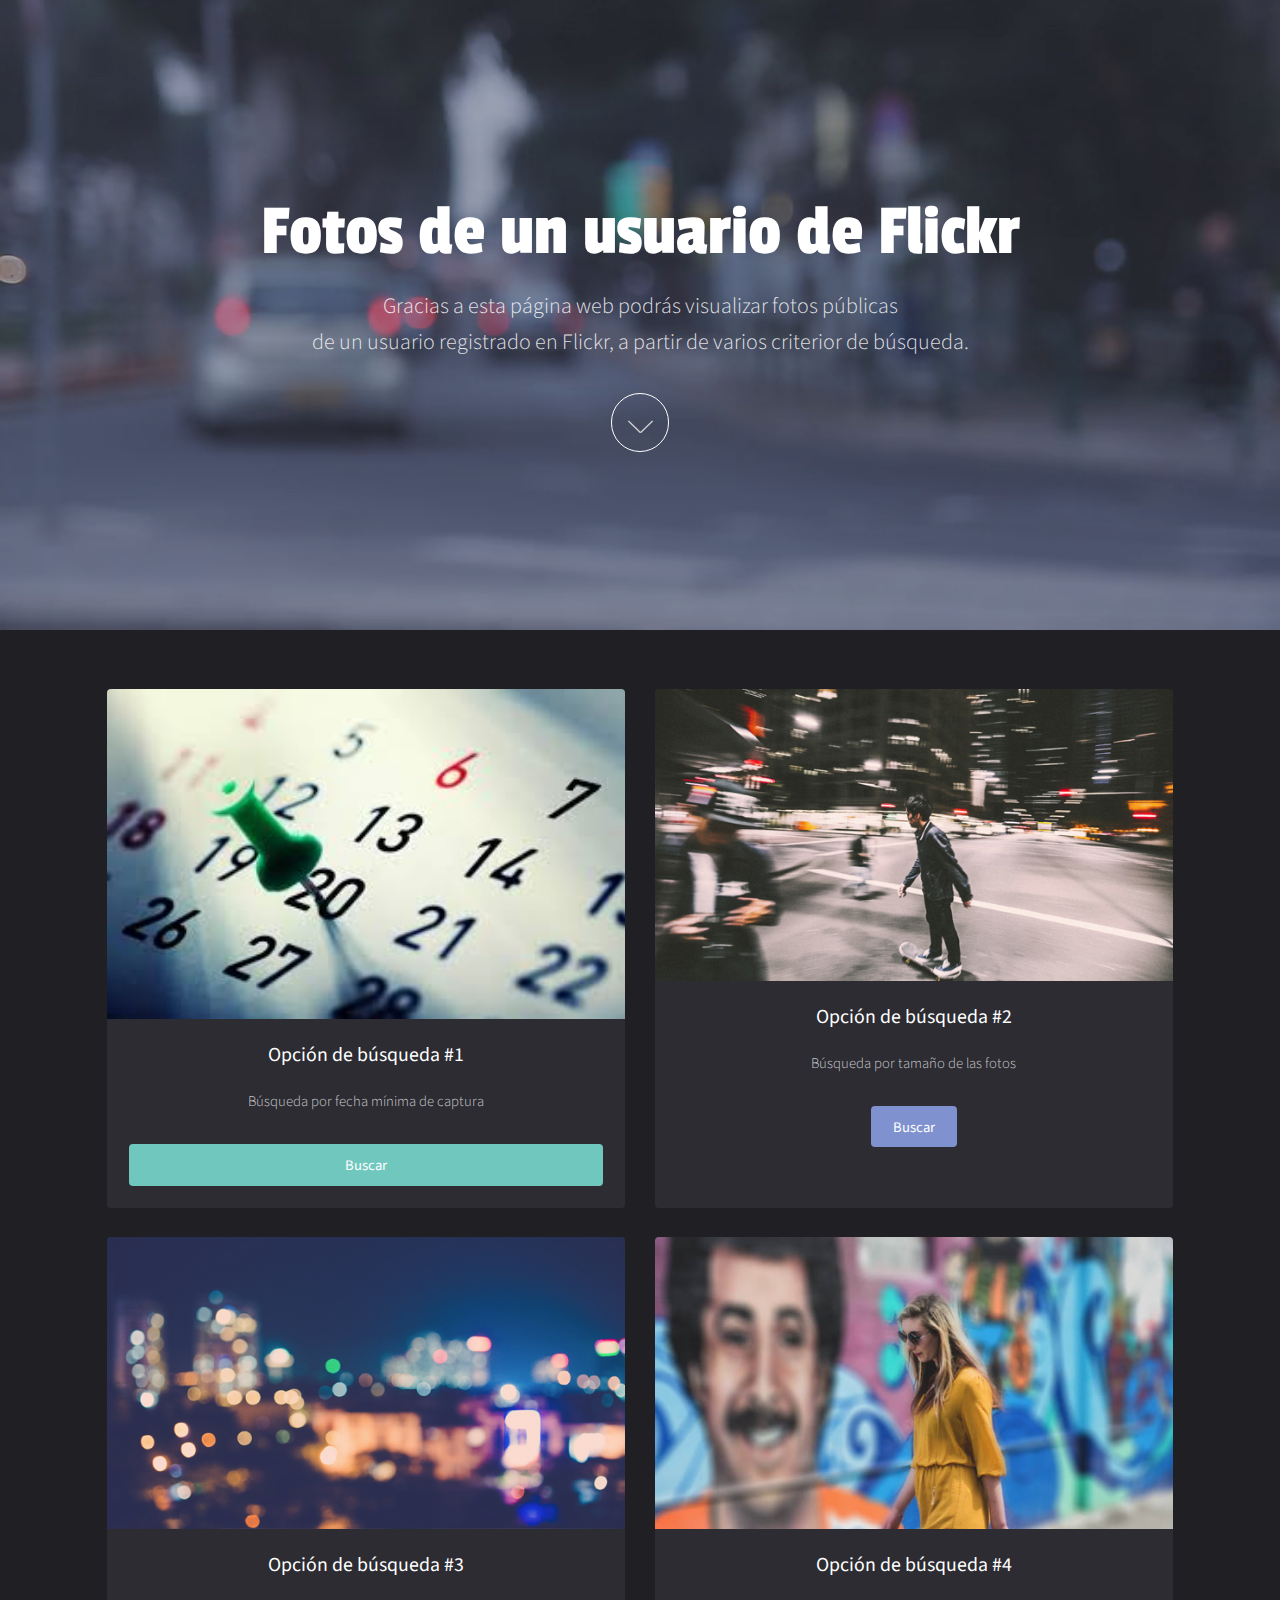
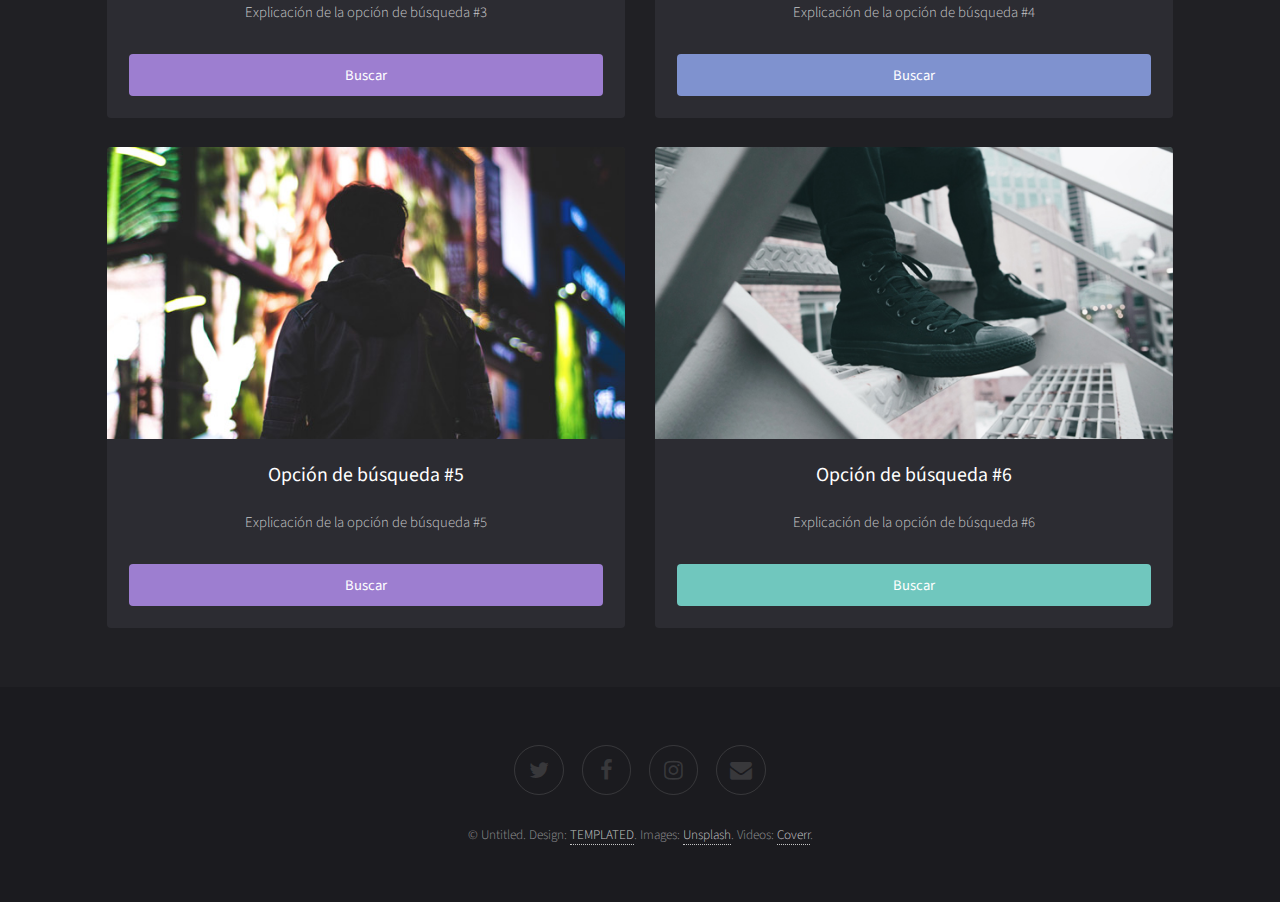
==== Practica2SD/public_html/index.html @ c44a3fb6 "Base de la practica 2" ====
<!DOCTYPE HTML>
<!--
	Full Motion by TEMPLATED
	templated.co @templatedco
	Released for free under the Creative Commons Attribution 3.0 license (templated.co/license)
-->
<html>
    <head>
            <title>Práctica 2 SSDD</title>
            <meta charset="utf-8" />
            <meta name="viewport" content="width=device-width, initial-scale=1" />
            <link rel="stylesheet" href="assets/css/main.css" />
    </head>
    <body id="top">
        <!-- Banner -->
        <section id="banner" data-video="images/video">
            <div class="inner">
                    <header>
                            <h1>Fotos de un usuario de Flickr</h1>
                            <p>Gracias a esta página web podrás visualizar fotos públicas<br />
                            de un usuario registrado en Flickr, a partir de varios criterior de búsqueda.</p>
                    </header>
                    <a href="#main" class="more">Más</a>
            </div>
        </section>
        
        <!-- Main -->     
        <div id="main">
            <div class="inner">
                
            <!-- Boxes -->
                <div class="thumbnails">

                    <div class="box">
                            <a href="https://youtu.be/s6zR2T9vn2c" class="image fit"><img src="images/fecha.jpe" alt="" /></a>
                            <div class="inner">
                                    <h3>Opción de búsqueda #1</h3>
                                    <p>Búsqueda por fecha mínima de captura</p>
                                    <a href="resultado.html" class="button fit">Buscar</a>
                            </div>
                    </div>

                    <div class="box">
                            <a href="https://youtu.be/s6zR2T9vn2c" class="image fit"><img src="images/pic02.jpg" alt="" /></a>
                            <div class="inner">
                                    <h3>Opción de búsqueda #2</h3>
                                    <p>Búsqueda por tamaño de las fotos</p>
                                    <a href="tamañoFotos.html" class="button style2">Buscar</a>
                            </div>
                    </div>

                    <div class="box">
                            <a href="https://youtu.be/s6zR2T9vn2c" class="image fit"><img src="images/pic03.jpg" alt="" /></a>
                            <div class="inner">
                                    <h3>Opción de búsqueda #3</h3>
                                    <p>Explicación de la opción de búsqueda #3</p>
                                    <a href="https://youtu.be/s6zR2T9vn2c" class="button style3 fit" data-poptrox="youtube,800x400">Buscar</a>
                            </div>
                    </div>

                    <div class="box">
                            <a href="https://youtu.be/s6zR2T9vn2c" class="image fit"><img src="images/pic04.jpg" alt="" /></a>
                            <div class="inner">
                                    <h3>Opción de búsqueda #4</h3>
                                    <p>Explicación de la opción de búsqueda #4</p>
                                    <a href="https://youtu.be/s6zR2T9vn2c" class="button style2 fit" data-poptrox="youtube,800x400">Buscar</a>
                            </div>
                    </div>

                    <div class="box">
                            <a href="https://youtu.be/s6zR2T9vn2c" class="image fit"><img src="images/pic05.jpg" alt="" /></a>
                            <div class="inner">
                                    <h3>Opción de búsqueda #5</h3>
                                    <p>Explicación de la opción de búsqueda #5</p>
                                    <a href="https://youtu.be/s6zR2T9vn2c" class="button style3 fit" data-poptrox="youtube,800x400">Buscar</a>
                            </div>
                    </div>

                    <div class="box">
                            <a href="https://youtu.be/s6zR2T9vn2c" class="image fit"><img src="images/pic06.jpg" alt="" /></a>
                            <div class="inner">
                                    <h3>Opción de búsqueda #6</h3>
                                    <p>Explicación de la opción de búsqueda #6</p>
                                    <a href="https://youtu.be/s6zR2T9vn2c" class="button fit" data-poptrox="youtube,800x400">Buscar</a>
                            </div>
                    </div>
                    
                </div>
            </div>
        </div>

        <!-- Footer -->
            <footer id="footer">
                <div class="inner">
                <!--<h2>Etiam veroeros lorem</h2>
                    <p>Pellentesque eleifend malesuada efficitur. Curabitur volutpat dui mi, ac imperdiet dolor tincidunt nec. Ut erat lectus, dictum sit amet lectus a, aliquet rutrum mauris. Etiam nec lectus hendrerit, consectetur risus viverra, iaculis orci. Phasellus eu nibh ut mi luctus auctor. Donec sit amet dolor in diam feugiat venenatis. </p>
                    -->
                    <ul class="icons">
                            <li><a href="https://twitter.com/urjc" class="icon fa-twitter"><span class="label">Twitter</span></a></li>
                            <li><a href="https://www.facebook.com/universidadreyjuancarlos" class="icon fa-facebook"><span class="label">Facebook</span></a></li>
                            <li><a href="https://www.instagram.com/urjc_uni/" class="icon fa-instagram"><span class="label">Instagram</span></a></li>
                            <li><a href="https://www.urjc.es/intranet-urjc" class="icon fa-envelope"><span class="label">Email</span></a></li>
                    </ul>
                    <p class="copyright">&copy; Untitled. Design: <a href="https://templated.co">TEMPLATED</a>. Images: <a href="https://unsplash.com/">Unsplash</a>. Videos: <a href="http://coverr.co/">Coverr</a>.</p>
                </div>
            </footer>

        <!-- Scripts -->
                <script src="assets/js/jquery.min.js"></script>
                <script src="assets/js/jquery.scrolly.min.js"></script>
                <script src="assets/js/jquery.poptrox.min.js"></script>
                <script src="assets/js/skel.min.js"></script>
                <script src="assets/js/util.js"></script>
                <script src="assets/js/main.js"></script>

    </body>
</html>
---- Practica2SD/public_html/assets/css/main.css ----
@charset "UTF-8";
@import url(font-awesome.min.css);
@import url("https://fonts.googleapis.com/css?family=Source+Sans+Pro:300,400|Passion+One:400");

/*
	Full Motion by TEMPLATED
	templated.co @templatedco
	Released for free under the Creative Commons Attribution 3.0 license (templated.co/license)
*/

/* Reset */

	html, body, div, span, applet, object, iframe, h1, h2, h3, h4, h5, h6, p, blockquote, pre, a, abbr, acronym, address, big, cite, code, del, dfn, em, img, ins, kbd, q, s, samp, small, strike, strong, sub, sup, tt, var, b, u, i, center, dl, dt, dd, ol, ul, li, fieldset, form, label, legend, table, caption, tbody, tfoot, thead, tr, th, td, article, aside, canvas, details, embed, figure, figcaption, footer, header, hgroup, menu, nav, output, ruby, section, summary, time, mark, audio, video {
		margin: 0;
		padding: 0;
		border: 0;
		font-size: 100%;
		font: inherit;
		vertical-align: baseline;
	}

	article, aside, details, figcaption, figure, footer, header, hgroup, menu, nav, section {
		display: block;
	}

	body {
		line-height: 1;
	}

	ol, ul {
		list-style: none;
	}

	blockquote, q {
		quotes: none;
	}

	blockquote:before, blockquote:after, q:before, q:after {
		content: '';
		content: none;
	}

	table {
		border-collapse: collapse;
		border-spacing: 0;
	}

	body {
		-webkit-text-size-adjust: none;
	}

/* Box Model */

	*, *:before, *:after {
		-moz-box-sizing: border-box;
		-webkit-box-sizing: border-box;
		box-sizing: border-box;
	}

/* Basic */

	@-ms-viewport {
		width: device-width;
	}

	body {
		-ms-overflow-style: scrollbar;
	}

	@media screen and (max-width: 480px) {

		html, body {
			min-width: 320px;
		}

	}

	body {
		background: #202024;
	}

		body.is-loading *, body.is-loading *:before, body.is-loading *:after {
			-moz-animation: none !important;
			-webkit-animation: none !important;
			-ms-animation: none !important;
			animation: none !important;
			-moz-transition: none !important;
			-webkit-transition: none !important;
			-ms-transition: none !important;
			transition: none !important;
		}

/* Type */

	body, input, select, textarea {
		color: rgba(255, 255, 255, 0.75);
		font-family: "Source Sans Pro", sans-serif;
		font-size: 14pt;
		font-weight: 300;
		line-height: 1.65;
	}

		@media screen and (max-width: 1680px) {

			body, input, select, textarea {
				font-size: 11pt;
			}

		}

		@media screen and (max-width: 1280px) {

			body, input, select, textarea {
				font-size: 11pt;
			}

		}

		@media screen and (max-width: 980px) {

			body, input, select, textarea {
				font-size: 12pt;
			}

		}

		@media screen and (max-width: 736px) {

			body, input, select, textarea {
				font-size: 12pt;
			}

		}

		@media screen and (max-width: 480px) {

			body, input, select, textarea {
				font-size: 12pt;
			}

		}

	a {
		-moz-transition: background-color 0.2s ease-in-out, color 0.2s ease-in-out;
		-webkit-transition: background-color 0.2s ease-in-out, color 0.2s ease-in-out;
		-ms-transition: background-color 0.2s ease-in-out, color 0.2s ease-in-out;
		transition: background-color 0.2s ease-in-out, color 0.2s ease-in-out;
		color: rgba(255, 255, 255, 0.75);
		text-decoration: none;
		border-bottom: 1px dotted;
		outline: 0;
	}

		a:hover {
			color: #FFF;
			border: none;
		}

	strong, b {
		color: #fff;
		font-weight: 400;
	}

	em, i {
		font-style: italic;
	}

	p {
		margin: 0 0 2em 0;
	}

	h1, h2, h3, h4, h5, h6 {
		color: #fff;
		font-weight: 400;
		line-height: 1.5;
		margin: 0 0 1em 0;
	}

		h1 a, h2 a, h3 a, h4 a, h5 a, h6 a {
			color: inherit;
			text-decoration: none;
		}

	h2 {
		font-size: 1.75em;
	}

	h3 {
		font-size: 1.35em;
	}

	h4 {
		font-size: 1.1em;
	}

	h5 {
		font-size: 0.9em;
	}

	h6 {
		font-size: 0.7em;
	}

	sub {
		font-size: 0.8em;
		position: relative;
		top: 0.5em;
	}

	sup {
		font-size: 0.8em;
		position: relative;
		top: -0.5em;
	}

	blockquote {
		border-left: solid 4px rgba(144, 144, 144, 0.25);
		font-style: italic;
		margin: 0 0 2em 0;
		padding: 0.5em 0 0.5em 2em;
	}

	code {
		background: rgba(144, 144, 144, 0.075);
		border-radius: 4px;
		border: solid 1px rgba(144, 144, 144, 0.25);
		font-family: "Courier New", monospace;
		font-size: 0.9em;
		margin: 0 0.25em;
		padding: 0.25em 0.65em;
	}

	pre {
		-webkit-overflow-scrolling: touch;
		font-family: "Courier New", monospace;
		font-size: 0.9em;
		margin: 0 0 2em 0;
	}

		pre code {
			display: block;
			line-height: 1.75;
			padding: 1em 1.5em;
			overflow-x: auto;
		}

	hr {
		border: 0;
		border-bottom: solid 1px rgba(144, 144, 144, 0.25);
		margin: 2em 0;
	}

		hr.major {
			margin: 3em 0;
		}

	.align-left {
		text-align: left;
	}

	.align-center {
		text-align: center;
	}

	.align-right {
		text-align: right;
	}

/* Section/Article */

	section.special, article.special {
		text-align: center;
	}

	header p {
		color: rgba(255, 255, 255, 0.5);
		position: relative;
		margin: 0 0 1.5em 0;
	}

	header h2 + p {
		font-size: 1.25em;
		margin-top: -1em;
	}

	header h3 + p {
		font-size: 1.1em;
		margin-top: -0.8em;
	}

	header h4 + p,
	header h5 + p,
	header h6 + p {
		font-size: 0.9em;
		margin-top: -0.6em;
	}

/* Box */

	.thumbnails {
		display: -moz-flex;
		display: -webkit-flex;
		display: -ms-flex;
		display: flex;
		-moz-align-items: stretch;
		-webkit-align-items: stretch;
		-ms-align-items: stretch;
		align-items: stretch;
		-moz-justify-content: center;
		-webkit-justify-content: center;
		-ms-justify-content: center;
		justify-content: center;
		-moz-flex-wrap: wrap;
		-webkit-flex-wrap: wrap;
		-ms-flex-wrap: wrap;
		flex-wrap: wrap;
	}

		.thumbnails .box {
			margin: 0 1em 2em 1em;
			width: 30%;
		}

			@media screen and (max-width: 1280px) {

				.thumbnails .box {
					width: 45%;
				}

			}

			@media screen and (max-width: 736px) {

				.thumbnails .box {
					width: 100%;
				}

			}

/* Form */

	form {
		margin: 0 0 2em 0;
	}

	label {
		color: #fff;
		display: block;
		font-size: 0.9em;
		font-weight: 400;
		margin: 0 0 1em 0;
	}

	input[type="text"],
	input[type="password"],
	input[type="email"],
	input[type="tel"],
	select,
	textarea {
		-moz-appearance: none;
		-webkit-appearance: none;
		-ms-appearance: none;
		appearance: none;
		background: rgba(144, 144, 144, 0.075);
		border-radius: 4px;
		border: none;
		border: solid 1px rgba(144, 144, 144, 0.25);
		color: inherit;
		display: block;
		outline: 0;
		padding: 0 1em;
		text-decoration: none;
		width: 100%;
	}

		input[type="text"]:invalid,
		input[type="password"]:invalid,
		input[type="email"]:invalid,
		input[type="tel"]:invalid,
		select:invalid,
		textarea:invalid {
			box-shadow: none;
		}

		input[type="text"]:focus,
		input[type="password"]:focus,
		input[type="email"]:focus,
		input[type="tel"]:focus,
		select:focus,
		textarea:focus {
			border-color: #ff8686;
			box-shadow: 0 0 0 1px #ff8686;
		}

	.select-wrapper {
		text-decoration: none;
		display: block;
		position: relative;
	}

		.select-wrapper:before {
			content: "";
			-moz-osx-font-smoothing: grayscale;
			-webkit-font-smoothing: antialiased;
			font-family: FontAwesome;
			font-style: normal;
			font-weight: normal;
			text-transform: none !important;
		}

		.select-wrapper:before {
			color: rgba(144, 144, 144, 0.25);
			display: block;
			height: 2.75em;
			line-height: 2.75em;
			pointer-events: none;
			position: absolute;
			right: 0;
			text-align: center;
			top: 0;
			width: 2.75em;
		}

		.select-wrapper select::-ms-expand {
			display: none;
		}

	input[type="text"],
	input[type="password"],
	input[type="email"],
	select {
		height: 2.75em;
	}

	textarea {
		padding: 0.75em 1em;
	}

	input[type="checkbox"],
	input[type="radio"] {
		-moz-appearance: none;
		-webkit-appearance: none;
		-ms-appearance: none;
		appearance: none;
		display: block;
		float: left;
		margin-right: -2em;
		opacity: 0;
		width: 1em;
		z-index: -1;
	}

		input[type="checkbox"] + label,
		input[type="radio"] + label {
			text-decoration: none;
			color: rgba(255, 255, 255, 0.75);
			cursor: pointer;
			display: inline-block;
			font-size: 1em;
			font-weight: 300;
			padding-left: 2.4em;
			padding-right: 0.75em;
			position: relative;
		}

			input[type="checkbox"] + label:before,
			input[type="radio"] + label:before {
				-moz-osx-font-smoothing: grayscale;
				-webkit-font-smoothing: antialiased;
				font-family: FontAwesome;
				font-style: normal;
				font-weight: normal;
				text-transform: none !important;
			}

			input[type="checkbox"] + label:before,
			input[type="radio"] + label:before {
				background: rgba(144, 144, 144, 0.075);
				border-radius: 4px;
				border: solid 1px rgba(144, 144, 144, 0.25);
				content: '';
				display: inline-block;
				height: 1.65em;
				left: 0;
				line-height: 1.58125em;
				position: absolute;
				text-align: center;
				top: 0;
				width: 1.65em;
			}

		input[type="checkbox"]:checked + label:before,
		input[type="radio"]:checked + label:before {
			background: #ff8686;
			border-color: #ff8686;
			color: #ffffff;
			content: '\f00c';
		}

		input[type="checkbox"]:focus + label:before,
		input[type="radio"]:focus + label:before {
			border-color: #ff8686;
			box-shadow: 0 0 0 1px #ff8686;
		}

	input[type="checkbox"] + label:before {
		border-radius: 4px;
	}

	input[type="radio"] + label:before {
		border-radius: 100%;
	}

	::-webkit-input-placeholder {
		color: rgba(255, 255, 255, 0.5) !important;
		opacity: 1.0;
	}

	:-moz-placeholder {
		color: rgba(255, 255, 255, 0.5) !important;
		opacity: 1.0;
	}

	::-moz-placeholder {
		color: rgba(255, 255, 255, 0.5) !important;
		opacity: 1.0;
	}

	:-ms-input-placeholder {
		color: rgba(255, 255, 255, 0.5) !important;
		opacity: 1.0;
	}

	.formerize-placeholder {
		color: rgba(255, 255, 255, 0.5) !important;
		opacity: 1.0;
	}

/* Box */

	.box {
		border-radius: 4px;
		margin-bottom: 2em;
		background: #2c2c32;
		text-align: center;
	}

		.box > :last-child,
		.box > :last-child > :last-child,
		.box > :last-child > :last-child > :last-child {
			margin-bottom: 0;
		}

		.box .image.fit {
			margin: 0;
		}

		.box .image img {
			border-radius: 4px 4px 0 0;
		}

		.box .inner {
			padding: 1.5em;
			width: 100% !important;
		}

			@media screen and (max-width: 480px) {

				.box .inner {
					padding: 1em;
				}

			}

		.box.alt {
			border: 0;
			border-radius: 0;
			padding: 0;
		}

/* Icon */

	.icon {
		text-decoration: none;
		border-bottom: none;
		position: relative;
	}

		.icon:before {
			-moz-osx-font-smoothing: grayscale;
			-webkit-font-smoothing: antialiased;
			font-family: FontAwesome;
			font-style: normal;
			font-weight: normal;
			text-transform: none !important;
		}

		.icon > .label {
			display: none;
		}

/* Image */

	.image {
		border-radius: 4px;
		border: 0;
		display: inline-block;
		position: relative;
	}

		.image img {
			border-radius: 4px;
			display: block;
		}

		.image.left, .image.right {
			max-width: 40%;
		}

			.image.left img, .image.right img {
				width: 100%;
			}

		.image.left {
			float: left;
			padding: 0 1.5em 1em 0;
			top: 0.25em;
		}

		.image.right {
			float: right;
			padding: 0 0 1em 1.5em;
			top: 0.25em;
		}

		.image.fit {
			display: block;
			margin: 0 0 2em 0;
			width: 100%;
		}

			.image.fit img {
				width: 100%;
			}

		.image.main {
			display: block;
			margin: 0 0 3em 0;
			width: 100%;
		}

			.image.main img {
				width: 100%;
			}

/* List */

	ol {
		list-style: decimal;
		margin: 0 0 2em 0;
		padding-left: 1.25em;
	}

		ol li {
			padding-left: 0.25em;
		}

	ul {
		list-style: disc;
		margin: 0 0 2em 0;
		padding-left: 1em;
	}

		ul li {
			padding-left: 0.5em;
		}

		ul.alt {
			list-style: none;
			padding-left: 0;
		}

			ul.alt li {
				border-top: solid 1px rgba(144, 144, 144, 0.25);
				padding: 0.5em 0;
			}

				ul.alt li:first-child {
					border-top: 0;
					padding-top: 0;
				}

		ul.icons {
			cursor: default;
			list-style: none;
			padding-left: 0;
		}

			ul.icons li {
				display: inline-block;
				text-align: center;
				padding-left: 0;
				padding-right: 1em;
			}

				ul.icons li a {
					display: block;
					border-radius: 100%;
					margin: 0;
					padding: 0.5em;
					border: solid 1px rgba(144, 144, 144, 0.25);
					color: rgba(144, 144, 144, 0.25);
				}

					ul.icons li a:before {
						font-size: 1.5em;
						display: block;
						width: 1.5em;
						height: 1.5em;
						line-height: 1.5em;
					}

					ul.icons li a:hover {
						background-color: #202024;
						color: #FFF;
					}

				ul.icons li:last-child {
					padding-right: 0;
				}

		ul.actions {
			cursor: default;
			list-style: none;
			padding-left: 0;
		}

			ul.actions li {
				display: inline-block;
				padding: 0 1em 0 0;
				vertical-align: middle;
			}

				ul.actions li:last-child {
					padding-right: 0;
				}

			ul.actions.small li {
				padding: 0 0.5em 0 0;
			}

			ul.actions.vertical li {
				display: block;
				padding: 1em 0 0 0;
			}

				ul.actions.vertical li:first-child {
					padding-top: 0;
				}

				ul.actions.vertical li > * {
					margin-bottom: 0;
				}

			ul.actions.vertical.small li {
				padding: 0.5em 0 0 0;
			}

				ul.actions.vertical.small li:first-child {
					padding-top: 0;
				}

			ul.actions.fit {
				display: table;
				margin-left: -1em;
				padding: 0;
				table-layout: fixed;
				width: calc(100% + 1em);
			}

				ul.actions.fit li {
					display: table-cell;
					padding: 0 0 0 1em;
				}

					ul.actions.fit li > * {
						margin-bottom: 0;
					}

				ul.actions.fit.small {
					margin-left: -0.5em;
					width: calc(100% + 0.5em);
				}

					ul.actions.fit.small li {
						padding: 0 0 0 0.5em;
					}

			@media screen and (max-width: 480px) {

				ul.actions {
					margin: 0 0 2em 0;
				}

					ul.actions li {
						padding: 1em 0 0 0;
						display: block;
						text-align: center;
						width: 100%;
					}

						ul.actions li:first-child {
							padding-top: 0;
						}

						ul.actions li > * {
							width: 100%;
							margin: 0 !important;
						}

							ul.actions li > *.icon:before {
								margin-left: -2em;
							}

					ul.actions.small li {
						padding: 0.5em 0 0 0;
					}

						ul.actions.small li:first-child {
							padding-top: 0;
						}

			}

	dl {
		margin: 0 0 2em 0;
	}

		dl dt {
			display: block;
			font-weight: 400;
			margin: 0 0 1em 0;
		}

		dl dd {
			margin-left: 2em;
		}

/* Table */

	.table-wrapper {
		-webkit-overflow-scrolling: touch;
		overflow-x: auto;
	}

	table {
		margin: 0 0 2em 0;
		width: 100%;
	}

		table tbody tr {
			border: solid 1px rgba(144, 144, 144, 0.25);
			border-left: 0;
			border-right: 0;
		}

			table tbody tr:nth-child(2n + 1) {
				background-color: rgba(144, 144, 144, 0.075);
			}

		table td {
			padding: 0.75em 0.75em;
		}

		table th {
			color: #fff;
			font-size: 0.9em;
			font-weight: 400;
			padding: 0 0.75em 0.75em 0.75em;
			text-align: left;
		}

		table thead {
			border-bottom: solid 2px rgba(144, 144, 144, 0.25);
		}

		table tfoot {
			border-top: solid 2px rgba(144, 144, 144, 0.25);
		}

		table.alt {
			border-collapse: separate;
		}

			table.alt tbody tr td {
				border: solid 1px rgba(144, 144, 144, 0.25);
				border-left-width: 0;
				border-top-width: 0;
			}

				table.alt tbody tr td:first-child {
					border-left-width: 1px;
				}

			table.alt tbody tr:first-child td {
				border-top-width: 1px;
			}

			table.alt thead {
				border-bottom: 0;
			}

			table.alt tfoot {
				border-top: 0;
			}

/* Button */

	input[type="submit"],
	input[type="reset"],
	input[type="button"],
	button,
	.button {
		-moz-appearance: none;
		-webkit-appearance: none;
		-ms-appearance: none;
		appearance: none;
		-moz-transition: background-color 0.2s ease-in-out, color 0.2s ease-in-out;
		-webkit-transition: background-color 0.2s ease-in-out, color 0.2s ease-in-out;
		-ms-transition: background-color 0.2s ease-in-out, color 0.2s ease-in-out;
		transition: background-color 0.2s ease-in-out, color 0.2s ease-in-out;
		background-color: #70c7be;
		border-radius: 4px;
		border: 0;
		color: #ffffff !important;
		cursor: pointer;
		display: inline-block;
		font-weight: 400;
		height: 2.85em;
		line-height: 2.95em;
		padding: 0 1.5em;
		text-align: center;
		text-decoration: none;
		white-space: nowrap;
	}

		input[type="submit"]:hover,
		input[type="reset"]:hover,
		input[type="button"]:hover,
		button:hover,
		.button:hover {
			background-color: #82cec6;
		}

		input[type="submit"]:active,
		input[type="reset"]:active,
		input[type="button"]:active,
		button:active,
		.button:active {
			background-color: #5ec0b6;
		}

		input[type="submit"].icon,
		input[type="reset"].icon,
		input[type="button"].icon,
		button.icon,
		.button.icon {
			padding-left: 1.35em;
		}

			input[type="submit"].icon:before,
			input[type="reset"].icon:before,
			input[type="button"].icon:before,
			button.icon:before,
			.button.icon:before {
				margin-right: 0.5em;
			}

		input[type="submit"].fit,
		input[type="reset"].fit,
		input[type="button"].fit,
		button.fit,
		.button.fit {
			display: block;
			margin: 0 0 1em 0;
			width: 100%;
		}

		input[type="submit"].small,
		input[type="reset"].small,
		input[type="button"].small,
		button.small,
		.button.small {
			font-size: 0.8em;
		}

		input[type="submit"].big,
		input[type="reset"].big,
		input[type="button"].big,
		button.big,
		.button.big {
			font-size: 1.35em;
		}

		input[type="submit"].disabled, input[type="submit"]:disabled,
		input[type="reset"].disabled,
		input[type="reset"]:disabled,
		input[type="button"].disabled,
		input[type="button"]:disabled,
		button.disabled,
		button:disabled,
		.button.disabled,
		.button:disabled {
			background-color: rgba(255, 255, 255, 0.75) !important;
			box-shadow: inset 0 -0.15em 0 0 rgba(0, 0, 0, 0.15);
			color: #202024 !important;
			cursor: default;
			opacity: 0.25;
		}

		input[type="submit"].style2,
		input[type="reset"].style2,
		input[type="button"].style2,
		button.style2,
		.button.style2 {
			background-color: #7f92cf;
		}

			input[type="submit"].style2:hover,
			input[type="reset"].style2:hover,
			input[type="button"].style2:hover,
			button.style2:hover,
			.button.style2:hover {
				background-color: #92a2d6;
			}

			input[type="submit"].style2:active,
			input[type="reset"].style2:active,
			input[type="button"].style2:active,
			button.style2:active,
			.button.style2:active {
				background-color: #6c82c8;
			}

		input[type="submit"].style3,
		input[type="reset"].style3,
		input[type="button"].style3,
		button.style3,
		.button.style3 {
			background-color: #9d7ed0;
		}

			input[type="submit"].style3:hover,
			input[type="reset"].style3:hover,
			input[type="button"].style3:hover,
			button.style3:hover,
			.button.style3:hover {
				background-color: #ab91d7;
			}

			input[type="submit"].style3:active,
			input[type="reset"].style3:active,
			input[type="button"].style3:active,
			button.style3:active,
			.button.style3:active {
				background-color: #8f6bc9;
			}

		@media screen and (max-width: 480px) {

			input[type="submit"],
			input[type="reset"],
			input[type="button"],
			button,
			.button {
				padding: 0;
			}

		}

/* Poptrox */

	.poptrox-popup {
		-moz-box-sizing: content-box;
		-webkit-box-sizing: content-box;
		-ms-box-sizing: content-box;
		box-sizing: content-box;
		background: #000;
		box-shadow: 0 0.5em 3em 0 rgba(0, 0, 0, 0.25);
		border-radius: 4px;
		padding: 2em;
		overflow: hidden;
	}

		.poptrox-popup .closer {
			-moz-transition: opacity 0.2s ease-in-out;
			-webkit-transition: opacity 0.2s ease-in-out;
			-ms-transition: opacity 0.2s ease-in-out;
			transition: opacity 0.2s ease-in-out;
			text-decoration: none;
			position: absolute;
			top: .5em;
			right: .5em;
			z-index: 11000;
			-webkit-tap-highlight-color: rgba(255, 255, 255, 0);
			white-space: nowrap;
			text-indent: 2em;
			overflow: hidden;
			width: 2em;
			height: 2em;
			display: block;
		}

			.poptrox-popup .closer:before {
				content: "\f00d";
				-moz-osx-font-smoothing: grayscale;
				-webkit-font-smoothing: antialiased;
				font-family: FontAwesome;
				font-style: normal;
				font-weight: normal;
				text-transform: none !important;
				display: block;
				position: relative;
				text-indent: 0;
				border-radius: 100%;
				box-shadow: inset 0 0 0 1px rgba(255, 255, 255, 0.25);
				color: #ffffff !important;
				width: 2em;
				height: 2em;
				line-height: 2em;
			}

		.poptrox-popup:hover .closer {
			opacity: 0.5;
		}

		.poptrox-popup:hover .closer:hover {
			opacity: 1.0;
		}

		@media screen and (max-width: 736px) {

			.poptrox-popup {
				padding: 0;
			}

				.poptrox-popup .closer {
					display: none !important;
				}

		}

/* Banner */

	#banner {
		-moz-align-items: center;
		-webkit-align-items: center;
		-ms-align-items: center;
		align-items: center;
		display: -moz-flex;
		display: -webkit-flex;
		display: -ms-flex;
		display: flex;
		-moz-justify-content: center;
		-webkit-justify-content: center;
		-ms-justify-content: center;
		justify-content: center;
		padding: 8em 4em 6em 4em;
		min-height: 70vh;
		background-image: url("../../images/banner.jpg");
		background-position: center;
		background-size: cover;
		background-repeat: no-repeat;
		border-top: 0;
		position: relative;
		text-align: center;
		overflow: hidden;
	}

		#banner .inner {
			text-align: center;
			position: relative;
			z-index: 2;
		}

		#banner h1 {
			color: #fff;
			font-size: 5em;
			font-weight: 400;
			font-family: 'Passion One', cursive;
			margin: 0;
		}

			@media screen and (max-width: 980px) {

				#banner h1 {
					font-size: 5em;
				}

			}

			@media screen and (max-width: 736px) {

				#banner h1 {
					font-size: 3em;
				}

			}

		#banner p {
			color: rgba(255, 255, 255, 0.85);
			font-size: 1.5em;
			font-weight: 300;
		}

			@media screen and (max-width: 980px) {

				#banner p {
					font-size: 1.5em;
				}

			}

			@media screen and (max-width: 480px) {

				#banner p {
					font-size: 1.25em;
				}

			}

		#banner a {
			color: rgba(255, 255, 255, 0.75);
			text-decoration: none;
			border-bottom: 1px dotted;
		}

			#banner a:hover {
				color: #FFF;
				border: none;
			}

		#banner .more {
			background-image: url("images/arrow.svg");
			background-position: center 1.35em;
			background-repeat: no-repeat;
			background-size: auto;
			border: 1px solid #fff;
			border-radius: 100%;
			color: rgba(255, 255, 255, 0.75);
			display: block;
			height: 4em;
			text-indent: 4em;
			overflow: hidden;
			white-space: nowrap;
			width: 4em;
			z-index: 2;
			margin: 0 auto 2em auto;
		}

			#banner .more:hover {
				background-color: rgba(255, 255, 255, 0.05);
				border: 1px solid #fff;
				color: #FFF;
			}

		#banner video {
			-moz-transform: translateX(50%) translateY(50%);
			-webkit-transform: translateX(50%) translateY(50%);
			-ms-transform: translateX(50%) translateY(50%);
			transform: translateX(50%) translateY(50%);
			position: absolute;
			bottom: 50%;
			right: 50%;
			width: auto;
			height: auto;
			min-width: 100%;
			min-height: 100%;
			overflow: hidden;
		}

		#banner:before {
			-moz-transition: opacity 3s ease;
			-webkit-transition: opacity 3s ease;
			-ms-transition: opacity 3s ease;
			transition: opacity 3s ease;
			-moz-transition-delay: 1s;
			-webkit-transition-delay: 1s;
			-ms-transition-delay: 1s;
			transition-delay: 1s;
			content: '';
			background-color: #42424f;
			display: block;
			height: 100%;
			left: 0;
			opacity: 0.45;
			position: absolute;
			top: 0;
			width: 100%;
			z-index: 1;
		}

		@media screen and (max-width: 1280px) {

			#banner video {
				display: none;
			}

		}

		@media screen and (max-width: 980px) {

			#banner br {
				display: none;
			}

		}

		@media screen and (max-width: 736px) {

			#banner {
				min-height: 0;
				padding: 6em 2em 4em 2em;
			}

				#banner br {
					display: none;
				}

		}

		body.is-loading #banner:before {
			opacity: 1;
		}

/* Main */

	#main {
		padding: 4em 0 2em 0;
	}

		@media screen and (max-width: 736px) {

			#main {
				padding: 3em 0 1em 0;
			}

		}

		#main .inner {
			width: 90%;
			max-width: 80em;
			margin: 0 auto;
		}

			@media screen and (max-width: 480px) {

				#main .inner {
					width: 95%;
				}

			}

/* Footer */

	#footer {
		padding: 4em 0 2em 0;
		background-color: #1b1b1f;
		text-align: center;
	}

		#footer .inner {
			width: 50%;
			margin: 0 auto;
		}

			@media screen and (max-width: 980px) {

				#footer .inner {
					width: 75%;
				}

			}

			@media screen and (max-width: 480px) {

				#footer .inner {
					width: 90%;
				}

			}

		#footer .copyright {
			color: rgba(255, 255, 255, 0.5);
			font-size: 0.9em;
			margin: 0 0 2em 0;
			padding: 0;
			text-align: center;
		}

		@media screen and (max-width: 736px) {

			#footer {
				padding: 3em 0 1em 0;
			}

		}
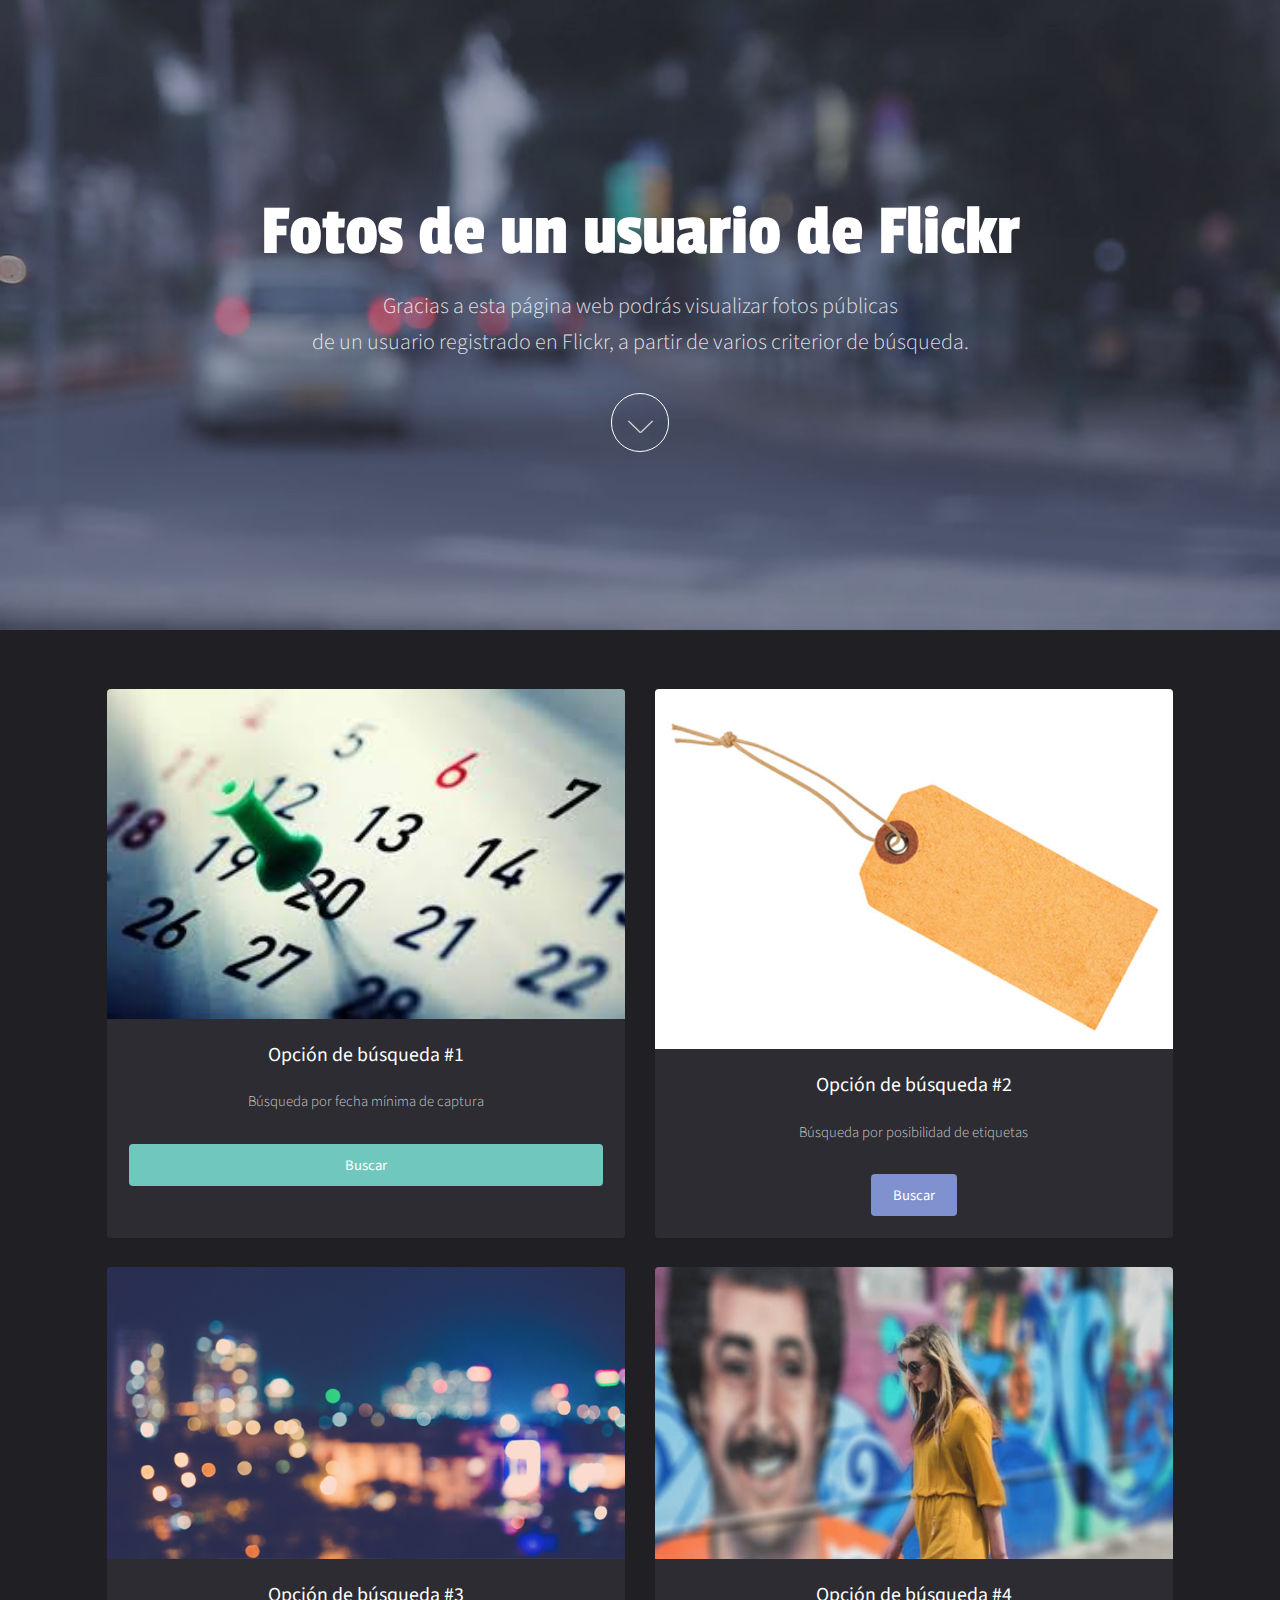
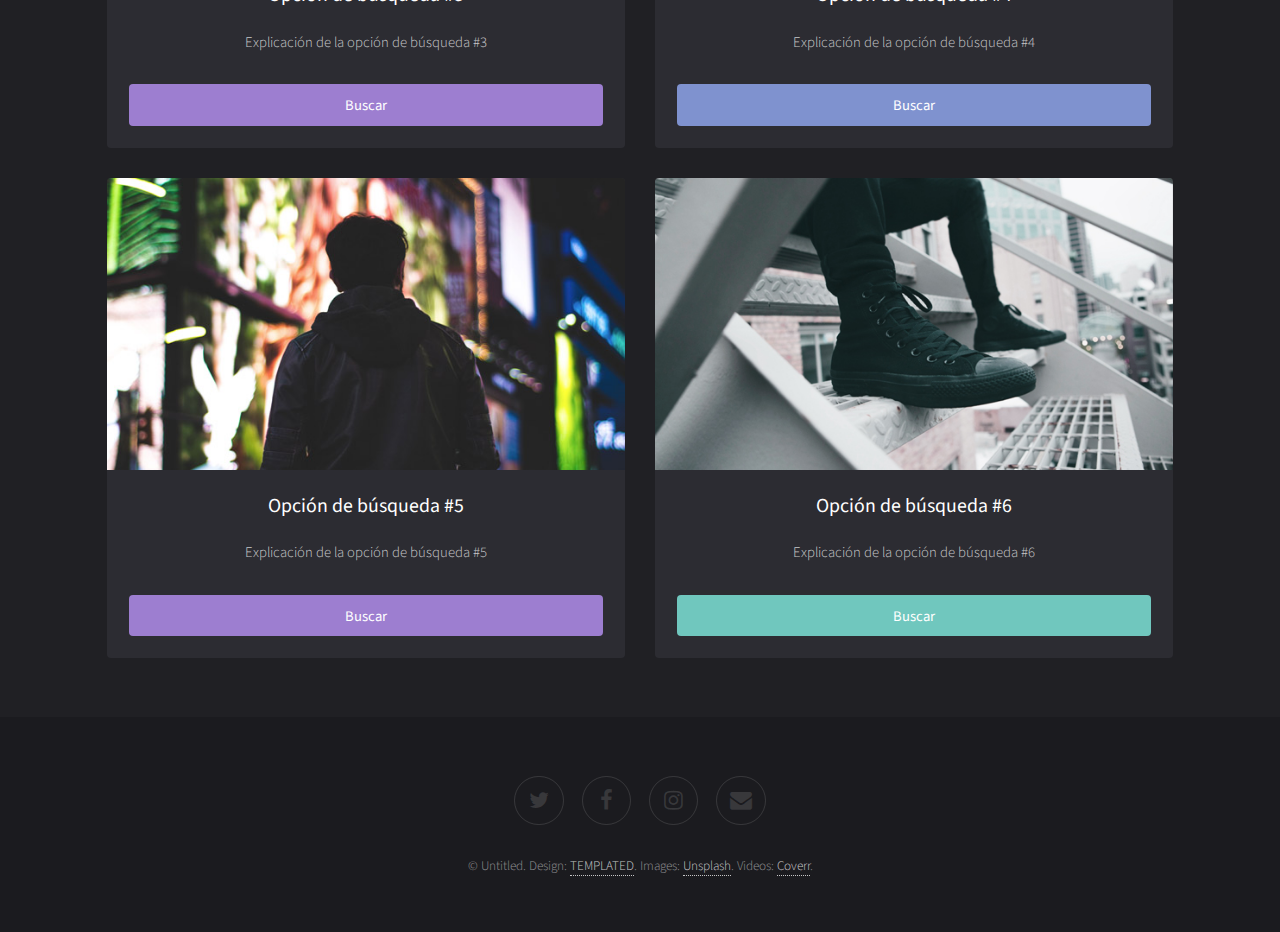
==== commit 9df4aa3f: "Opcion busqueda por etiqueta" ====
--- a/Practica2SD/public_html/index.html
+++ b/Practica2SD/public_html/index.html
@@ -41,11 +41,11 @@
                     </div>
 
                     <div class="box">
-                            <a href="https://youtu.be/s6zR2T9vn2c" class="image fit"><img src="images/pic02.jpg" alt="" /></a>
+                            <a href="https://youtu.be/s6zR2T9vn2c" class="image fit"><img src="images/tag.jpg" alt="" /></a>
                             <div class="inner">
                                     <h3>Opción de búsqueda #2</h3>
-                                    <p>Búsqueda por tamaño de las fotos</p>
-                                    <a href="tamañoFotos.html" class="button style2">Buscar</a>
+                                    <p>Búsqueda por posibilidad de etiquetas</p>
+                                    <a href="tags.html" class="button style2">Buscar</a>
                             </div>
                     </div>
 
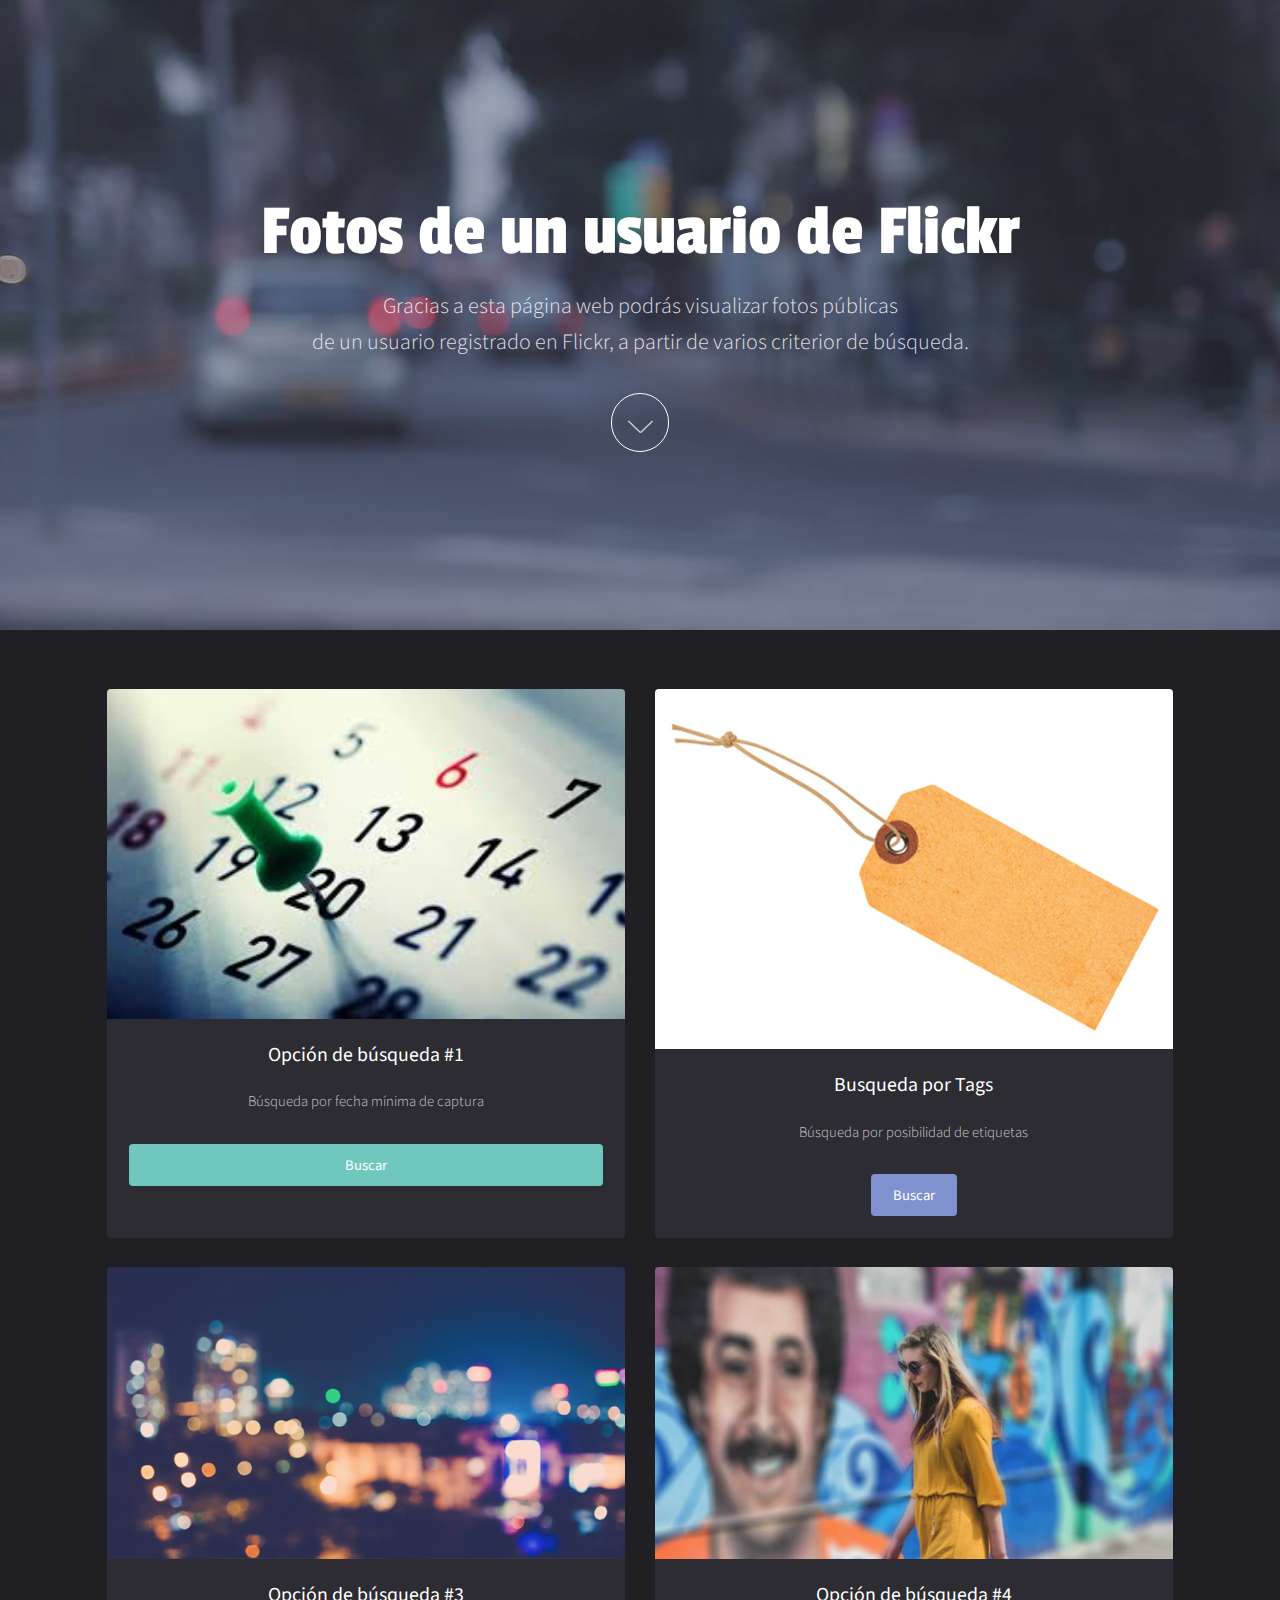
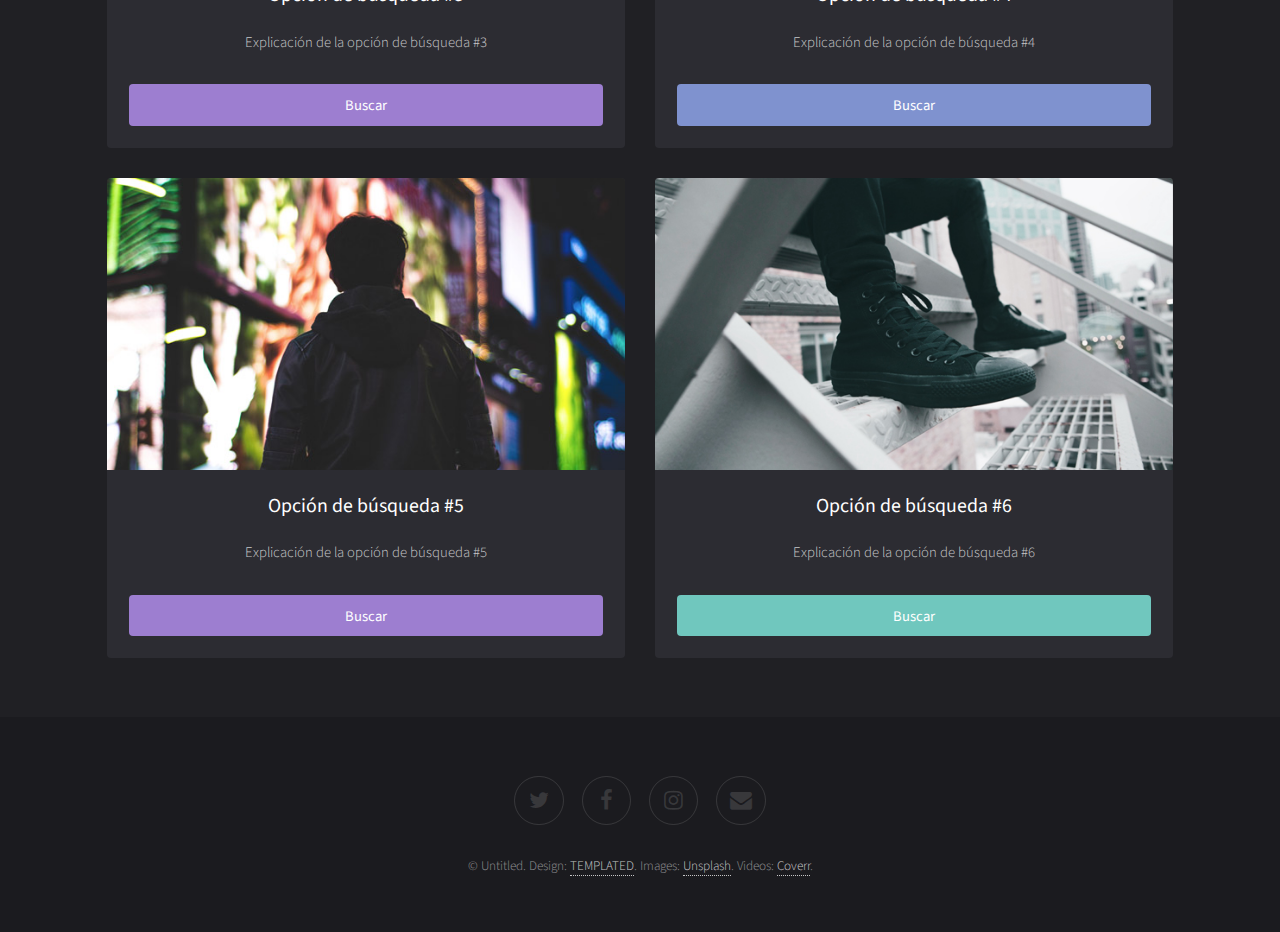
==== commit 58a6e387: "Convertida la pagina en una SPA" ====
--- a/Practica2SD/public_html/index.html
+++ b/Practica2SD/public_html/index.html
@@ -26,67 +26,7 @@
         
         <!-- Main -->     
         <div id="main">
-            <div class="inner">
-                
-            <!-- Boxes -->
-                <div class="thumbnails">
-
-                    <div class="box">
-                            <a href="https://youtu.be/s6zR2T9vn2c" class="image fit"><img src="images/fecha.jpe" alt="" /></a>
-                            <div class="inner">
-                                    <h3>Opción de búsqueda #1</h3>
-                                    <p>Búsqueda por fecha mínima de captura</p>
-                                    <a href="resultado.html" class="button fit">Buscar</a>
-                            </div>
-                    </div>
-
-                    <div class="box">
-                            <a href="https://youtu.be/s6zR2T9vn2c" class="image fit"><img src="images/tag.jpg" alt="" /></a>
-                            <div class="inner">
-                                    <h3>Opción de búsqueda #2</h3>
-                                    <p>Búsqueda por posibilidad de etiquetas</p>
-                                    <a href="tags.html" class="button style2">Buscar</a>
-                            </div>
-                    </div>
-
-                    <div class="box">
-                            <a href="https://youtu.be/s6zR2T9vn2c" class="image fit"><img src="images/pic03.jpg" alt="" /></a>
-                            <div class="inner">
-                                    <h3>Opción de búsqueda #3</h3>
-                                    <p>Explicación de la opción de búsqueda #3</p>
-                                    <a href="https://youtu.be/s6zR2T9vn2c" class="button style3 fit" data-poptrox="youtube,800x400">Buscar</a>
-                            </div>
-                    </div>
-
-                    <div class="box">
-                            <a href="https://youtu.be/s6zR2T9vn2c" class="image fit"><img src="images/pic04.jpg" alt="" /></a>
-                            <div class="inner">
-                                    <h3>Opción de búsqueda #4</h3>
-                                    <p>Explicación de la opción de búsqueda #4</p>
-                                    <a href="https://youtu.be/s6zR2T9vn2c" class="button style2 fit" data-poptrox="youtube,800x400">Buscar</a>
-                            </div>
-                    </div>
-
-                    <div class="box">
-                            <a href="https://youtu.be/s6zR2T9vn2c" class="image fit"><img src="images/pic05.jpg" alt="" /></a>
-                            <div class="inner">
-                                    <h3>Opción de búsqueda #5</h3>
-                                    <p>Explicación de la opción de búsqueda #5</p>
-                                    <a href="https://youtu.be/s6zR2T9vn2c" class="button style3 fit" data-poptrox="youtube,800x400">Buscar</a>
-                            </div>
-                    </div>
-
-                    <div class="box">
-                            <a href="https://youtu.be/s6zR2T9vn2c" class="image fit"><img src="images/pic06.jpg" alt="" /></a>
-                            <div class="inner">
-                                    <h3>Opción de búsqueda #6</h3>
-                                    <p>Explicación de la opción de búsqueda #6</p>
-                                    <a href="https://youtu.be/s6zR2T9vn2c" class="button fit" data-poptrox="youtube,800x400">Buscar</a>
-                            </div>
-                    </div>
-                    
-                </div>
-            </div>
+            
         </div>
 
         <!-- Footer -->
@@ -112,6 +52,7 @@
                 <script src="assets/js/skel.min.js"></script>
                 <script src="assets/js/util.js"></script>
                 <script src="assets/js/main.js"></script>
-
+                <script src="assets/js/credencialesFlickr.js"></script>
+                <script src="assets/js/SPAContent.js"></script>
     </body>
 </html>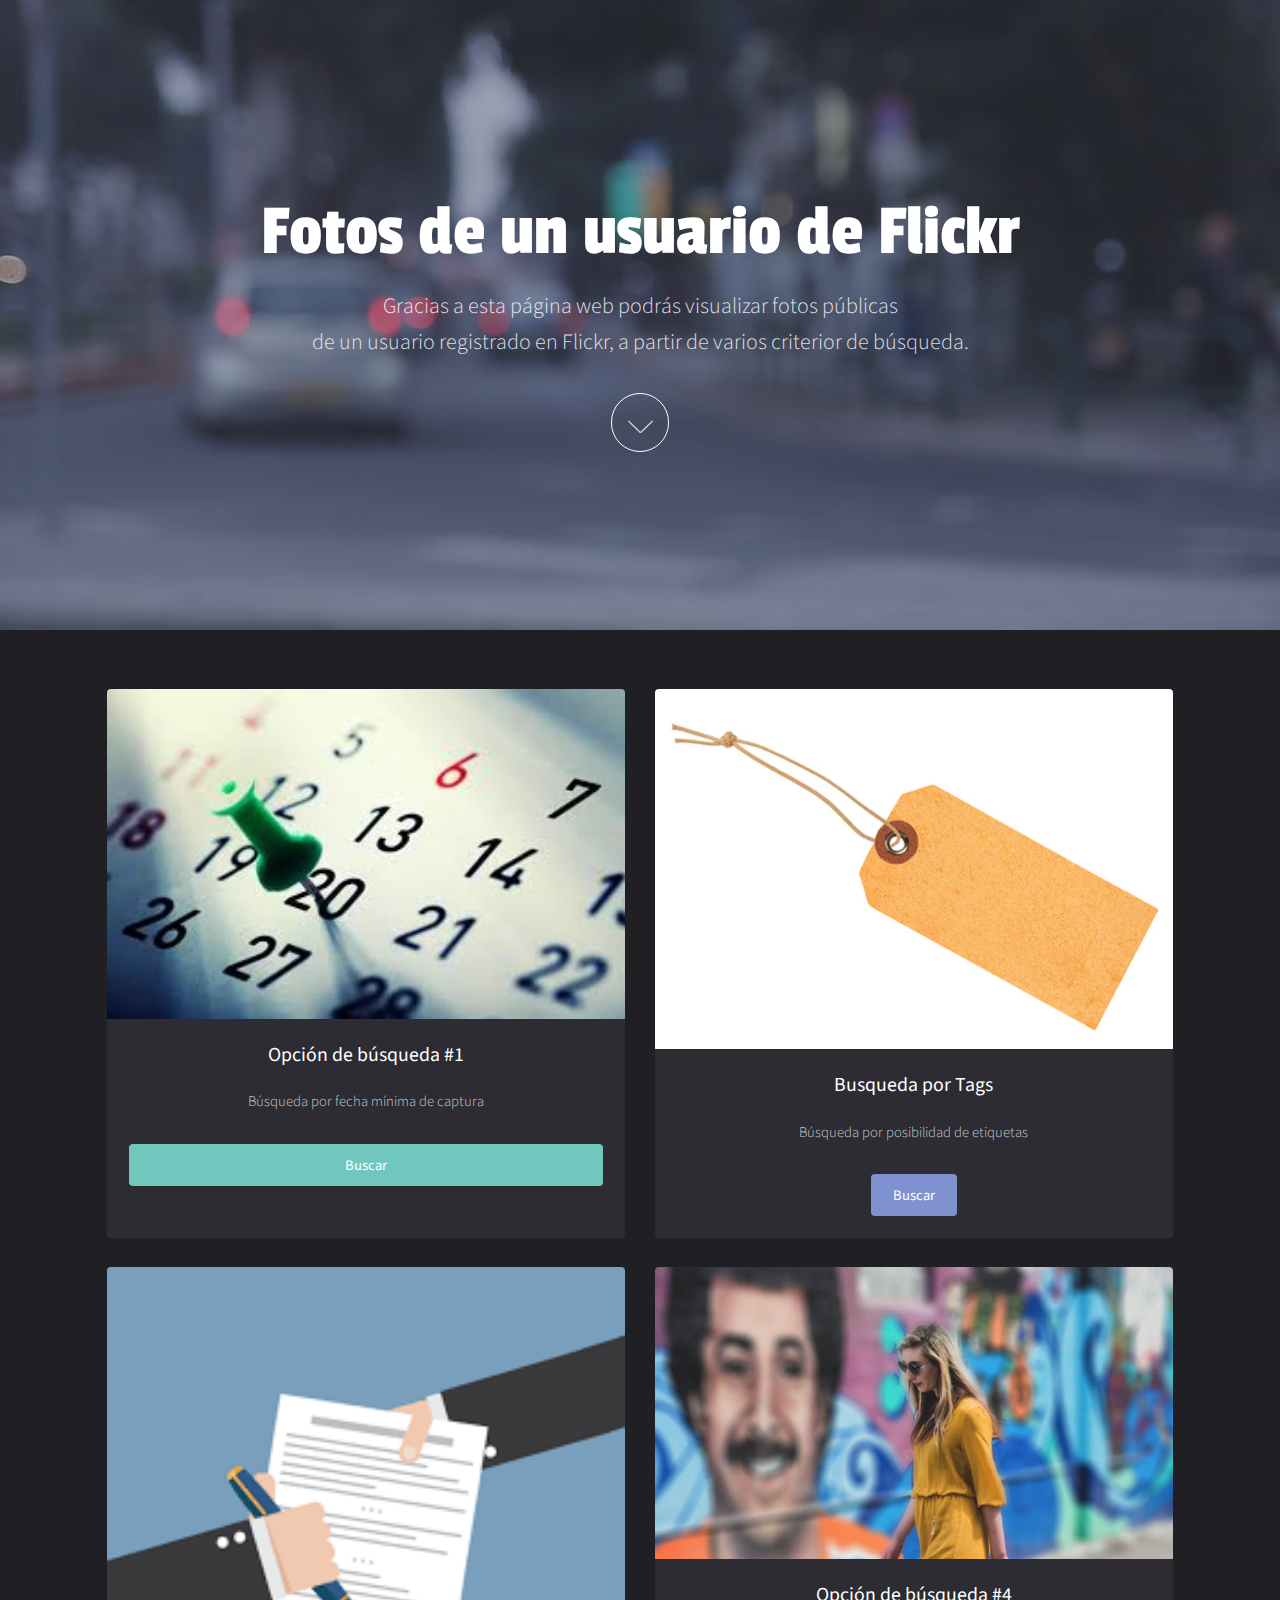
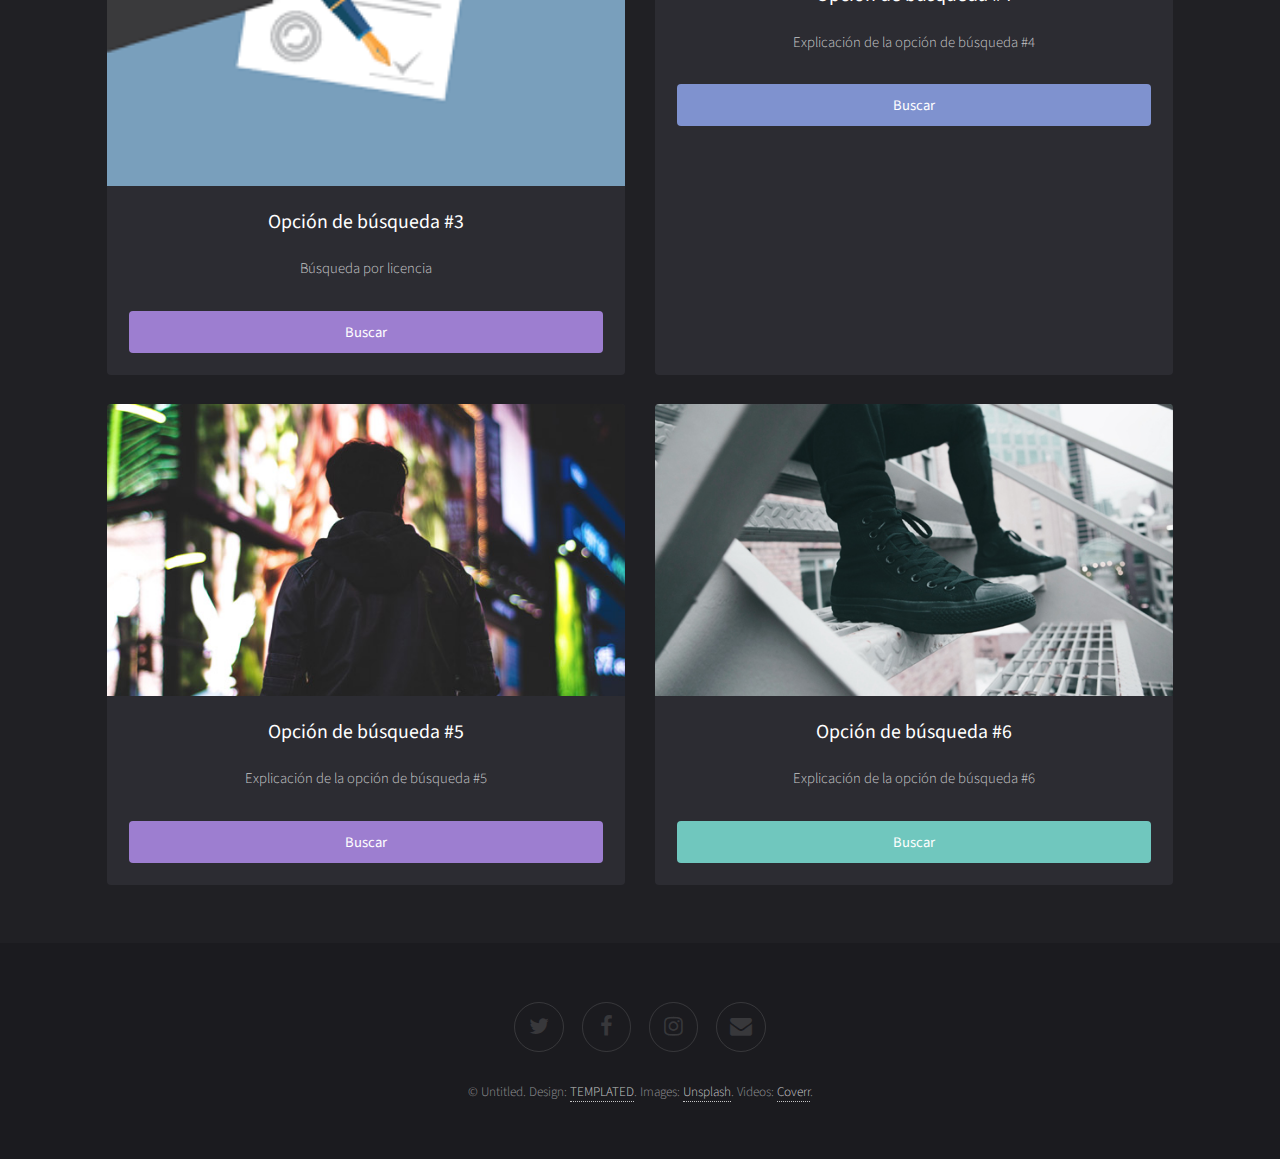
==== commit 5e465663: "Opción de busqueda por licencia" ====
--- a/Practica2SD/public_html/index.html
+++ b/Practica2SD/public_html/index.html
@@ -26,6 +26,7 @@
         
         <!-- Main -->     
         <div id="main">
+
             
         </div>
 
--- a/Practica2SD/public_html/assets/css/main.css
+++ b/Practica2SD/public_html/assets/css/main.css
@@ -1405,3 +1405,7 @@
 			}
 
 		}
+
+		.calendar {
+			color: black;
+		}
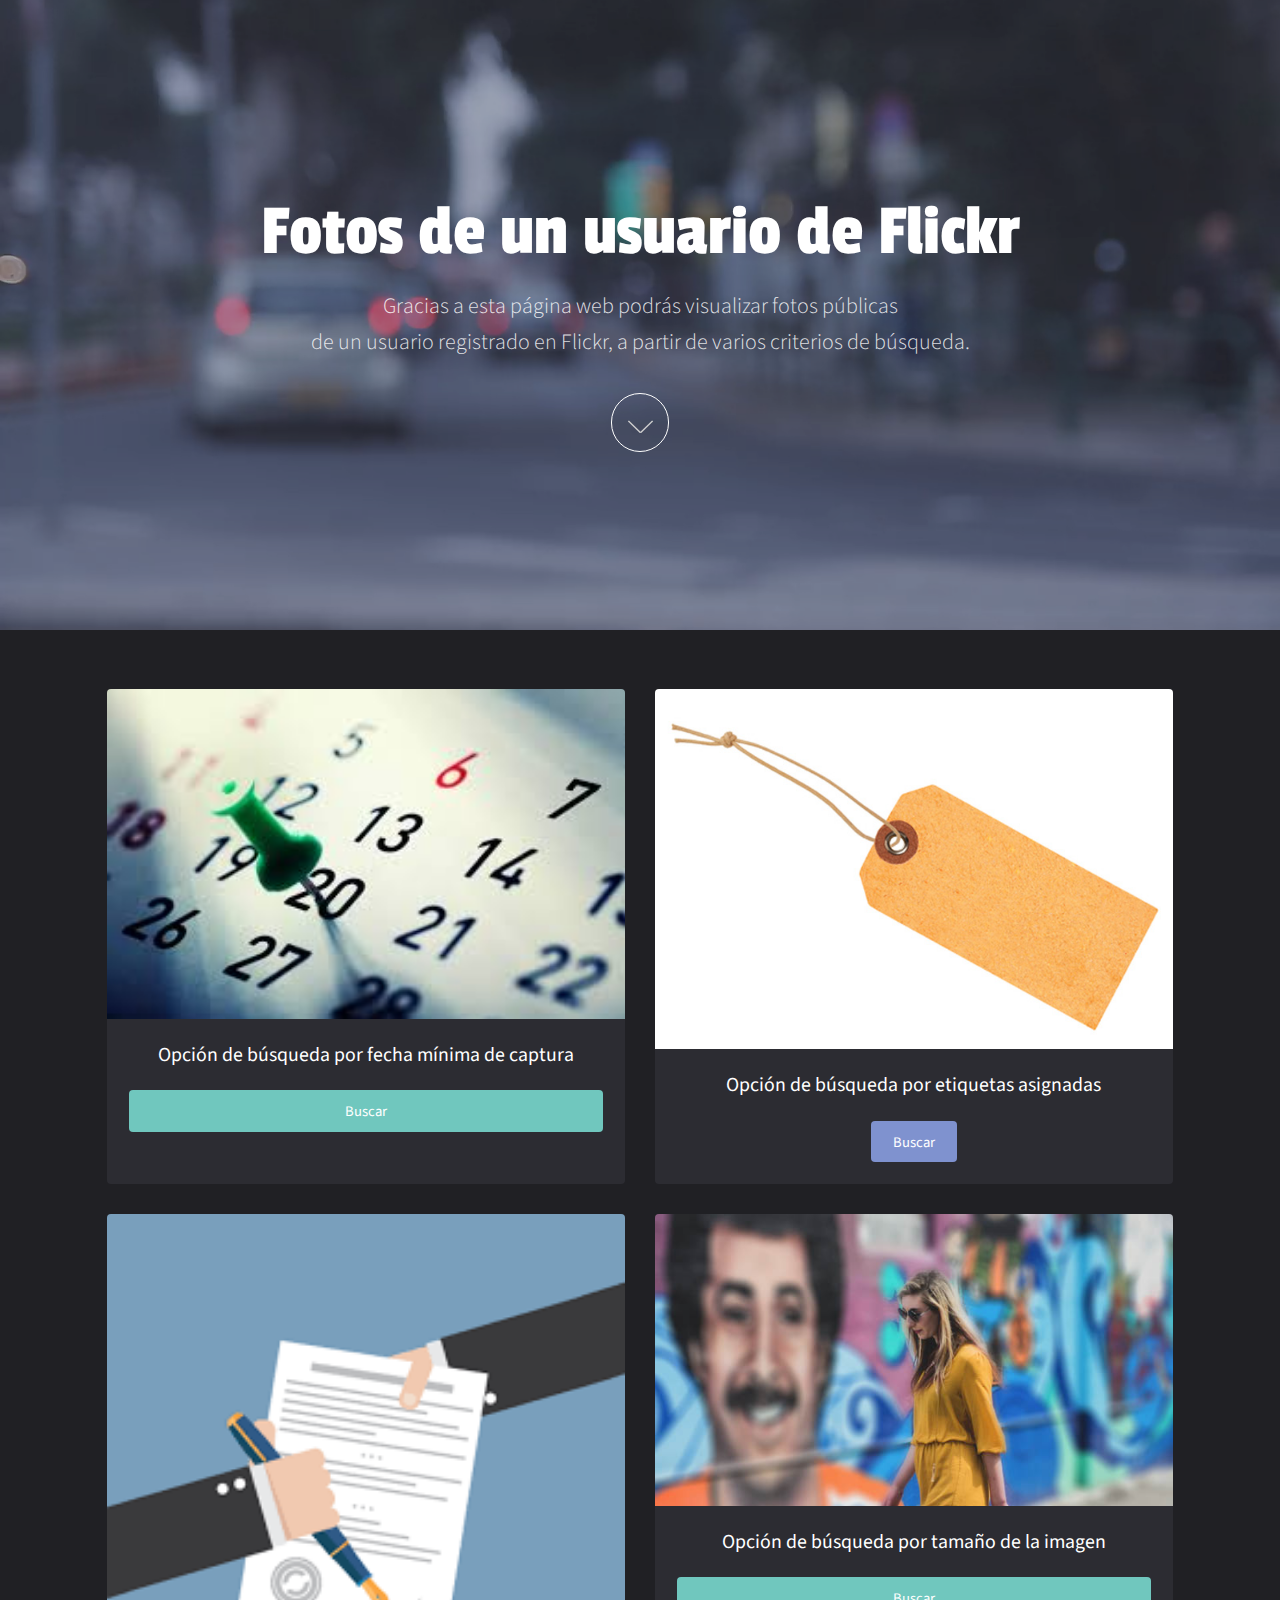
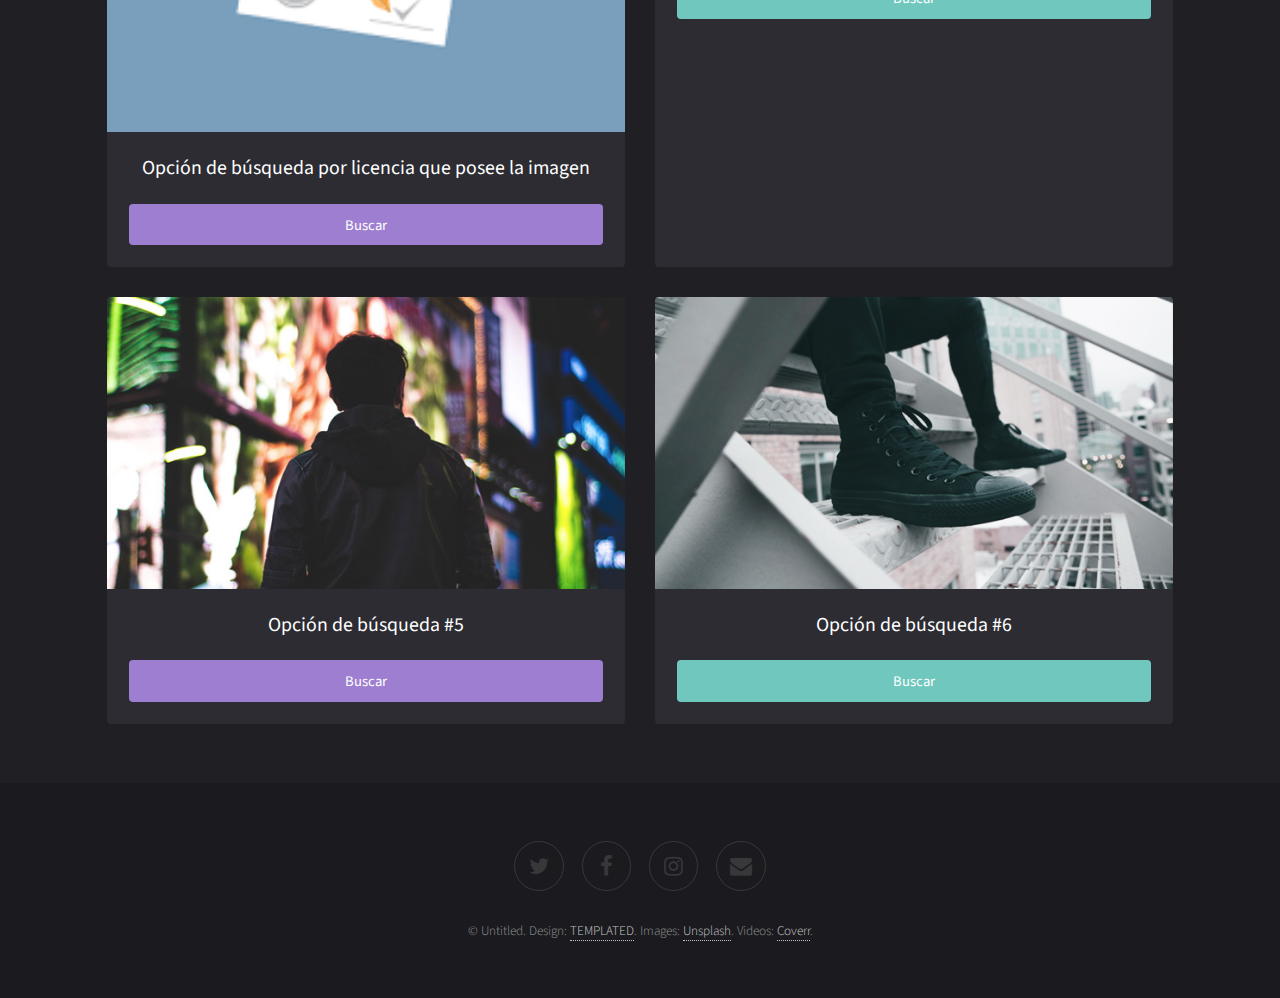
==== commit 3b888163: "Retoques estilo formularios" ====
--- a/Practica2SD/public_html/index.html
+++ b/Practica2SD/public_html/index.html
@@ -18,7 +18,7 @@
                     <header>
                             <h1>Fotos de un usuario de Flickr</h1>
                             <p>Gracias a esta página web podrás visualizar fotos públicas<br />
-                            de un usuario registrado en Flickr, a partir de varios criterior de búsqueda.</p>
+                            de un usuario registrado en Flickr, a partir de varios criterios de búsqueda.</p>
                     </header>
                     <a href="#main" class="more">Más</a>
             </div>
--- a/Practica2SD/public_html/assets/css/main.css
+++ b/Practica2SD/public_html/assets/css/main.css
@@ -10,1402 +10,1550 @@
 
 /* Reset */
 
-	html, body, div, span, applet, object, iframe, h1, h2, h3, h4, h5, h6, p, blockquote, pre, a, abbr, acronym, address, big, cite, code, del, dfn, em, img, ins, kbd, q, s, samp, small, strike, strong, sub, sup, tt, var, b, u, i, center, dl, dt, dd, ol, ul, li, fieldset, form, label, legend, table, caption, tbody, tfoot, thead, tr, th, td, article, aside, canvas, details, embed, figure, figcaption, footer, header, hgroup, menu, nav, output, ruby, section, summary, time, mark, audio, video {
-		margin: 0;
-		padding: 0;
-		border: 0;
-		font-size: 100%;
-		font: inherit;
-		vertical-align: baseline;
-	}
-
-	article, aside, details, figcaption, figure, footer, header, hgroup, menu, nav, section {
-		display: block;
-	}
-
-	body {
-		line-height: 1;
-	}
-
-	ol, ul {
-		list-style: none;
-	}
-
-	blockquote, q {
-		quotes: none;
-	}
-
-	blockquote:before, blockquote:after, q:before, q:after {
-		content: '';
-		content: none;
-	}
-
-	table {
-		border-collapse: collapse;
-		border-spacing: 0;
-	}
-
-	body {
-		-webkit-text-size-adjust: none;
-	}
+html,
+body,
+div,
+span,
+applet,
+object,
+iframe,
+h1,
+h2,
+h3,
+h4,
+h5,
+h6,
+p,
+blockquote,
+pre,
+a,
+abbr,
+acronym,
+address,
+big,
+cite,
+code,
+del,
+dfn,
+em,
+img,
+ins,
+kbd,
+q,
+s,
+samp,
+small,
+strike,
+strong,
+sub,
+sup,
+tt,
+var,
+b,
+u,
+i,
+center,
+dl,
+dt,
+dd,
+ol,
+ul,
+li,
+fieldset,
+form,
+label,
+legend,
+table,
+caption,
+tbody,
+tfoot,
+thead,
+tr,
+th,
+td,
+article,
+aside,
+canvas,
+details,
+embed,
+figure,
+figcaption,
+footer,
+header,
+hgroup,
+menu,
+nav,
+output,
+ruby,
+section,
+summary,
+time,
+mark,
+audio,
+video {
+    margin: 0;
+    padding: 0;
+    border: 0;
+    font-size: 100%;
+    font: inherit;
+    vertical-align: baseline;
+}
+
+article,
+aside,
+details,
+figcaption,
+figure,
+footer,
+header,
+hgroup,
+menu,
+nav,
+section {
+    display: block;
+}
+
+body {
+    line-height: 1;
+}
+
+ol,
+ul {
+    list-style: none;
+}
+
+blockquote,
+q {
+    quotes: none;
+}
+
+blockquote:before,
+blockquote:after,
+q:before,
+q:after {
+    content: '';
+    content: none;
+}
+
+table {
+    border-collapse: collapse;
+    border-spacing: 0;
+}
+
+body {
+    -webkit-text-size-adjust: none;
+}
 
 /* Box Model */
 
-	*, *:before, *:after {
-		-moz-box-sizing: border-box;
-		-webkit-box-sizing: border-box;
-		box-sizing: border-box;
-	}
+*,
+*:before,
+*:after {
+    -moz-box-sizing: border-box;
+    -webkit-box-sizing: border-box;
+    box-sizing: border-box;
+}
 
 /* Basic */
 
-	@-ms-viewport {
-		width: device-width;
-	}
-
-	body {
-		-ms-overflow-style: scrollbar;
-	}
-
-	@media screen and (max-width: 480px) {
-
-		html, body {
-			min-width: 320px;
-		}
-
-	}
-
-	body {
-		background: #202024;
-	}
-
-		body.is-loading *, body.is-loading *:before, body.is-loading *:after {
-			-moz-animation: none !important;
-			-webkit-animation: none !important;
-			-ms-animation: none !important;
-			animation: none !important;
-			-moz-transition: none !important;
-			-webkit-transition: none !important;
-			-ms-transition: none !important;
-			transition: none !important;
-		}
+@-ms-viewport {
+    width: device-width;
+}
+
+body {
+    -ms-overflow-style: scrollbar;
+}
+
+@media screen and (max-width: 480px) {
+
+    html,
+    body {
+        min-width: 320px;
+    }
+
+}
+
+body {
+    background: #202024;
+}
+
+body.is-loading *,
+body.is-loading *:before,
+body.is-loading *:after {
+    -moz-animation: none !important;
+    -webkit-animation: none !important;
+    -ms-animation: none !important;
+    animation: none !important;
+    -moz-transition: none !important;
+    -webkit-transition: none !important;
+    -ms-transition: none !important;
+    transition: none !important;
+}
 
 /* Type */
 
-	body, input, select, textarea {
-		color: rgba(255, 255, 255, 0.75);
-		font-family: "Source Sans Pro", sans-serif;
-		font-size: 14pt;
-		font-weight: 300;
-		line-height: 1.65;
-	}
-
-		@media screen and (max-width: 1680px) {
-
-			body, input, select, textarea {
-				font-size: 11pt;
-			}
-
-		}
-
-		@media screen and (max-width: 1280px) {
-
-			body, input, select, textarea {
-				font-size: 11pt;
-			}
-
-		}
-
-		@media screen and (max-width: 980px) {
-
-			body, input, select, textarea {
-				font-size: 12pt;
-			}
-
-		}
-
-		@media screen and (max-width: 736px) {
-
-			body, input, select, textarea {
-				font-size: 12pt;
-			}
-
-		}
-
-		@media screen and (max-width: 480px) {
-
-			body, input, select, textarea {
-				font-size: 12pt;
-			}
-
-		}
-
-	a {
-		-moz-transition: background-color 0.2s ease-in-out, color 0.2s ease-in-out;
-		-webkit-transition: background-color 0.2s ease-in-out, color 0.2s ease-in-out;
-		-ms-transition: background-color 0.2s ease-in-out, color 0.2s ease-in-out;
-		transition: background-color 0.2s ease-in-out, color 0.2s ease-in-out;
-		color: rgba(255, 255, 255, 0.75);
-		text-decoration: none;
-		border-bottom: 1px dotted;
-		outline: 0;
-	}
-
-		a:hover {
-			color: #FFF;
-			border: none;
-		}
-
-	strong, b {
-		color: #fff;
-		font-weight: 400;
-	}
-
-	em, i {
-		font-style: italic;
-	}
-
-	p {
-		margin: 0 0 2em 0;
-	}
-
-	h1, h2, h3, h4, h5, h6 {
-		color: #fff;
-		font-weight: 400;
-		line-height: 1.5;
-		margin: 0 0 1em 0;
-	}
-
-		h1 a, h2 a, h3 a, h4 a, h5 a, h6 a {
-			color: inherit;
-			text-decoration: none;
-		}
-
-	h2 {
-		font-size: 1.75em;
-	}
-
-	h3 {
-		font-size: 1.35em;
-	}
-
-	h4 {
-		font-size: 1.1em;
-	}
-
-	h5 {
-		font-size: 0.9em;
-	}
-
-	h6 {
-		font-size: 0.7em;
-	}
-
-	sub {
-		font-size: 0.8em;
-		position: relative;
-		top: 0.5em;
-	}
-
-	sup {
-		font-size: 0.8em;
-		position: relative;
-		top: -0.5em;
-	}
-
-	blockquote {
-		border-left: solid 4px rgba(144, 144, 144, 0.25);
-		font-style: italic;
-		margin: 0 0 2em 0;
-		padding: 0.5em 0 0.5em 2em;
-	}
-
-	code {
-		background: rgba(144, 144, 144, 0.075);
-		border-radius: 4px;
-		border: solid 1px rgba(144, 144, 144, 0.25);
-		font-family: "Courier New", monospace;
-		font-size: 0.9em;
-		margin: 0 0.25em;
-		padding: 0.25em 0.65em;
-	}
-
-	pre {
-		-webkit-overflow-scrolling: touch;
-		font-family: "Courier New", monospace;
-		font-size: 0.9em;
-		margin: 0 0 2em 0;
-	}
-
-		pre code {
-			display: block;
-			line-height: 1.75;
-			padding: 1em 1.5em;
-			overflow-x: auto;
-		}
-
-	hr {
-		border: 0;
-		border-bottom: solid 1px rgba(144, 144, 144, 0.25);
-		margin: 2em 0;
-	}
-
-		hr.major {
-			margin: 3em 0;
-		}
-
-	.align-left {
-		text-align: left;
-	}
-
-	.align-center {
-		text-align: center;
-	}
-
-	.align-right {
-		text-align: right;
-	}
+body,
+input,
+select,
+textarea {
+    color: rgba(255, 255, 255, 0.75);
+    font-family: "Source Sans Pro", sans-serif;
+    font-size: 14pt;
+    font-weight: 300;
+    line-height: 1.65;
+}
+
+@media screen and (max-width: 1680px) {
+
+    body,
+    input,
+    select,
+    textarea {
+        font-size: 11pt;
+    }
+
+}
+
+@media screen and (max-width: 1280px) {
+
+    body,
+    input,
+    select,
+    textarea {
+        font-size: 11pt;
+    }
+
+}
+
+@media screen and (max-width: 980px) {
+
+    body,
+    input,
+    select,
+    textarea {
+        font-size: 12pt;
+    }
+
+}
+
+@media screen and (max-width: 736px) {
+
+    body,
+    input,
+    select,
+    textarea {
+        font-size: 12pt;
+    }
+
+}
+
+@media screen and (max-width: 480px) {
+
+    body,
+    input,
+    select,
+    textarea {
+        font-size: 12pt;
+    }
+
+}
+
+a {
+    -moz-transition: background-color 0.2s ease-in-out, color 0.2s ease-in-out;
+    -webkit-transition: background-color 0.2s ease-in-out, color 0.2s ease-in-out;
+    -ms-transition: background-color 0.2s ease-in-out, color 0.2s ease-in-out;
+    transition: background-color 0.2s ease-in-out, color 0.2s ease-in-out;
+    color: rgba(255, 255, 255, 0.75);
+    text-decoration: none;
+    border-bottom: 1px dotted;
+    outline: 0;
+}
+
+a:hover {
+    color: #FFF;
+    border: none;
+}
+
+strong,
+b {
+    color: #fff;
+    font-weight: 400;
+}
+
+em,
+i {
+    font-style: italic;
+}
+
+p {
+    margin: 0 0 2em 0;
+}
+
+h1,
+h2,
+h3,
+h4,
+h5,
+h6 {
+    color: #fff;
+    font-weight: 400;
+    line-height: 1.5;
+    margin: 0 0 1em 0;
+}
+
+h1 a,
+h2 a,
+h3 a,
+h4 a,
+h5 a,
+h6 a {
+    color: inherit;
+    text-decoration: none;
+}
+
+h2 {
+    font-size: 1.75em;
+}
+
+h3 {
+    font-size: 1.35em;
+}
+
+h4 {
+    font-size: 1.1em;
+}
+
+h5 {
+    font-size: 0.9em;
+}
+
+h6 {
+    font-size: 0.7em;
+}
+
+sub {
+    font-size: 0.8em;
+    position: relative;
+    top: 0.5em;
+}
+
+sup {
+    font-size: 0.8em;
+    position: relative;
+    top: -0.5em;
+}
+
+blockquote {
+    border-left: solid 4px rgba(144, 144, 144, 0.25);
+    font-style: italic;
+    margin: 0 0 2em 0;
+    padding: 0.5em 0 0.5em 2em;
+}
+
+code {
+    background: rgba(144, 144, 144, 0.075);
+    border-radius: 4px;
+    border: solid 1px rgba(144, 144, 144, 0.25);
+    font-family: "Courier New", monospace;
+    font-size: 0.9em;
+    margin: 0 0.25em;
+    padding: 0.25em 0.65em;
+}
+
+pre {
+    -webkit-overflow-scrolling: touch;
+    font-family: "Courier New", monospace;
+    font-size: 0.9em;
+    margin: 0 0 2em 0;
+}
+
+pre code {
+    display: block;
+    line-height: 1.75;
+    padding: 1em 1.5em;
+    overflow-x: auto;
+}
+
+hr {
+    border: 0;
+    border-bottom: solid 1px rgba(144, 144, 144, 0.25);
+    margin: 2em 0;
+}
+
+hr.major {
+    margin: 3em 0;
+}
+
+.align-left {
+    text-align: left;
+}
+
+.align-center {
+    text-align: center;
+}
+
+.align-right {
+    text-align: right;
+}
 
 /* Section/Article */
 
-	section.special, article.special {
-		text-align: center;
-	}
-
-	header p {
-		color: rgba(255, 255, 255, 0.5);
-		position: relative;
-		margin: 0 0 1.5em 0;
-	}
-
-	header h2 + p {
-		font-size: 1.25em;
-		margin-top: -1em;
-	}
-
-	header h3 + p {
-		font-size: 1.1em;
-		margin-top: -0.8em;
-	}
-
-	header h4 + p,
-	header h5 + p,
-	header h6 + p {
-		font-size: 0.9em;
-		margin-top: -0.6em;
-	}
+section.special,
+article.special {
+    text-align: center;
+}
+
+header p {
+    color: rgba(255, 255, 255, 0.5);
+    position: relative;
+    margin: 0 0 1.5em 0;
+}
+
+header h2 + p {
+    font-size: 1.25em;
+    margin-top: -1em;
+}
+
+header h3 + p {
+    font-size: 1.1em;
+    margin-top: -0.8em;
+}
+
+header h4 + p,
+header h5 + p,
+header h6 + p {
+    font-size: 0.9em;
+    margin-top: -0.6em;
+}
 
 /* Box */
 
-	.thumbnails {
-		display: -moz-flex;
-		display: -webkit-flex;
-		display: -ms-flex;
-		display: flex;
-		-moz-align-items: stretch;
-		-webkit-align-items: stretch;
-		-ms-align-items: stretch;
-		align-items: stretch;
-		-moz-justify-content: center;
-		-webkit-justify-content: center;
-		-ms-justify-content: center;
-		justify-content: center;
-		-moz-flex-wrap: wrap;
-		-webkit-flex-wrap: wrap;
-		-ms-flex-wrap: wrap;
-		flex-wrap: wrap;
-	}
-
-		.thumbnails .box {
-			margin: 0 1em 2em 1em;
-			width: 30%;
-		}
-
-			@media screen and (max-width: 1280px) {
-
-				.thumbnails .box {
-					width: 45%;
-				}
-
-			}
-
-			@media screen and (max-width: 736px) {
-
-				.thumbnails .box {
-					width: 100%;
-				}
-
-			}
+.thumbnails {
+    display: -moz-flex;
+    display: -webkit-flex;
+    display: -ms-flex;
+    display: flex;
+    -moz-align-items: stretch;
+    -webkit-align-items: stretch;
+    -ms-align-items: stretch;
+    align-items: stretch;
+    -moz-justify-content: center;
+    -webkit-justify-content: center;
+    -ms-justify-content: center;
+    justify-content: center;
+    -moz-flex-wrap: wrap;
+    -webkit-flex-wrap: wrap;
+    -ms-flex-wrap: wrap;
+    flex-wrap: wrap;
+}
+
+.thumbnails .box {
+    margin: 0 1em 2em 1em;
+    width: 30%;
+}
+
+@media screen and (max-width: 1280px) {
+
+    .thumbnails .box {
+        width: 45%;
+    }
+
+}
+
+@media screen and (max-width: 736px) {
+
+    .thumbnails .box {
+        width: 100%;
+    }
+
+}
 
 /* Form */
 
-	form {
-		margin: 0 0 2em 0;
-	}
-
-	label {
-		color: #fff;
-		display: block;
-		font-size: 0.9em;
-		font-weight: 400;
-		margin: 0 0 1em 0;
-	}
-
-	input[type="text"],
-	input[type="password"],
-	input[type="email"],
-	input[type="tel"],
-	select,
-	textarea {
-		-moz-appearance: none;
-		-webkit-appearance: none;
-		-ms-appearance: none;
-		appearance: none;
-		background: rgba(144, 144, 144, 0.075);
-		border-radius: 4px;
-		border: none;
-		border: solid 1px rgba(144, 144, 144, 0.25);
-		color: inherit;
-		display: block;
-		outline: 0;
-		padding: 0 1em;
-		text-decoration: none;
-		width: 100%;
-	}
-
-		input[type="text"]:invalid,
-		input[type="password"]:invalid,
-		input[type="email"]:invalid,
-		input[type="tel"]:invalid,
-		select:invalid,
-		textarea:invalid {
-			box-shadow: none;
-		}
-
-		input[type="text"]:focus,
-		input[type="password"]:focus,
-		input[type="email"]:focus,
-		input[type="tel"]:focus,
-		select:focus,
-		textarea:focus {
-			border-color: #ff8686;
-			box-shadow: 0 0 0 1px #ff8686;
-		}
-
-	.select-wrapper {
-		text-decoration: none;
-		display: block;
-		position: relative;
-	}
-
-		.select-wrapper:before {
-			content: "";
-			-moz-osx-font-smoothing: grayscale;
-			-webkit-font-smoothing: antialiased;
-			font-family: FontAwesome;
-			font-style: normal;
-			font-weight: normal;
-			text-transform: none !important;
-		}
-
-		.select-wrapper:before {
-			color: rgba(144, 144, 144, 0.25);
-			display: block;
-			height: 2.75em;
-			line-height: 2.75em;
-			pointer-events: none;
-			position: absolute;
-			right: 0;
-			text-align: center;
-			top: 0;
-			width: 2.75em;
-		}
-
-		.select-wrapper select::-ms-expand {
-			display: none;
-		}
-
-	input[type="text"],
-	input[type="password"],
-	input[type="email"],
-	select {
-		height: 2.75em;
-	}
-
-	textarea {
-		padding: 0.75em 1em;
-	}
-
-	input[type="checkbox"],
-	input[type="radio"] {
-		-moz-appearance: none;
-		-webkit-appearance: none;
-		-ms-appearance: none;
-		appearance: none;
-		display: block;
-		float: left;
-		margin-right: -2em;
-		opacity: 0;
-		width: 1em;
-		z-index: -1;
-	}
-
-		input[type="checkbox"] + label,
-		input[type="radio"] + label {
-			text-decoration: none;
-			color: rgba(255, 255, 255, 0.75);
-			cursor: pointer;
-			display: inline-block;
-			font-size: 1em;
-			font-weight: 300;
-			padding-left: 2.4em;
-			padding-right: 0.75em;
-			position: relative;
-		}
-
-			input[type="checkbox"] + label:before,
-			input[type="radio"] + label:before {
-				-moz-osx-font-smoothing: grayscale;
-				-webkit-font-smoothing: antialiased;
-				font-family: FontAwesome;
-				font-style: normal;
-				font-weight: normal;
-				text-transform: none !important;
-			}
-
-			input[type="checkbox"] + label:before,
-			input[type="radio"] + label:before {
-				background: rgba(144, 144, 144, 0.075);
-				border-radius: 4px;
-				border: solid 1px rgba(144, 144, 144, 0.25);
-				content: '';
-				display: inline-block;
-				height: 1.65em;
-				left: 0;
-				line-height: 1.58125em;
-				position: absolute;
-				text-align: center;
-				top: 0;
-				width: 1.65em;
-			}
-
-		input[type="checkbox"]:checked + label:before,
-		input[type="radio"]:checked + label:before {
-			background: #ff8686;
-			border-color: #ff8686;
-			color: #ffffff;
-			content: '\f00c';
-		}
-
-		input[type="checkbox"]:focus + label:before,
-		input[type="radio"]:focus + label:before {
-			border-color: #ff8686;
-			box-shadow: 0 0 0 1px #ff8686;
-		}
-
-	input[type="checkbox"] + label:before {
-		border-radius: 4px;
-	}
-
-	input[type="radio"] + label:before {
-		border-radius: 100%;
-	}
-
-	::-webkit-input-placeholder {
-		color: rgba(255, 255, 255, 0.5) !important;
-		opacity: 1.0;
-	}
-
-	:-moz-placeholder {
-		color: rgba(255, 255, 255, 0.5) !important;
-		opacity: 1.0;
-	}
-
-	::-moz-placeholder {
-		color: rgba(255, 255, 255, 0.5) !important;
-		opacity: 1.0;
-	}
-
-	:-ms-input-placeholder {
-		color: rgba(255, 255, 255, 0.5) !important;
-		opacity: 1.0;
-	}
-
-	.formerize-placeholder {
-		color: rgba(255, 255, 255, 0.5) !important;
-		opacity: 1.0;
-	}
+form {
+    margin: 0 0 2em 0;
+}
+
+label {
+    color: #fff;
+    display: block;
+    font-size: 0.9em;
+    font-weight: 400;
+    margin: 0 0 1em 0;
+}
+
+input[type="text"],
+input[type="password"],
+input[type="email"],
+input[type="tel"],
+input[type="number"],
+select,
+textarea {
+    -moz-appearance: none;
+    -webkit-appearance: none;
+    -ms-appearance: none;
+    appearance: none;
+    background: rgba(144, 144, 144, 0.075);
+    border-radius: 4px;
+    border: none;
+    border: solid 1px rgba(144, 144, 144, 0.25);
+    color: inherit;
+    display: block;
+    outline: 0;
+    padding: 0 1em;
+    text-decoration: none;
+    width: 100%;
+}
+
+input[type="text"]:invalid,
+input[type="password"]:invalid,
+input[type="email"]:invalid,
+input[type="tel"]:invalid,
+select:invalid,
+textarea:invalid {
+    box-shadow: none;
+}
+
+input[type="text"]:focus,
+input[type="password"]:focus,
+input[type="email"]:focus,
+input[type="tel"]:focus,
+select:focus,
+textarea:focus {
+    border-color: #ff8686;
+    box-shadow: 0 0 0 1px #ff8686;
+}
+
+.select-wrapper {
+    text-decoration: none;
+    display: block;
+    position: relative;
+}
+
+.select-wrapper:before {
+    content: "";
+    -moz-osx-font-smoothing: grayscale;
+    -webkit-font-smoothing: antialiased;
+    font-family: FontAwesome;
+    font-style: normal;
+    font-weight: normal;
+    text-transform: none !important;
+}
+
+.select-wrapper:before {
+    color: rgba(144, 144, 144, 0.25);
+    display: block;
+    height: 2.75em;
+    line-height: 2.75em;
+    pointer-events: none;
+    position: absolute;
+    right: 0;
+    text-align: center;
+    top: 0;
+    width: 2.75em;
+}
+
+.select-wrapper select::-ms-expand {
+    display: none;
+}
+
+input[type="text"],
+input[type="password"],
+input[type="email"],
+select {
+    height: 2.75em;
+}
+
+textarea {
+    padding: 0.75em 1em;
+}
+
+input[type="checkbox"],
+input[type="radio"] {
+    -moz-appearance: none;
+    -webkit-appearance: none;
+    -ms-appearance: none;
+    appearance: none;
+    display: block;
+    float: left;
+    margin-right: -2em;
+    opacity: 0;
+    width: 1em;
+    z-index: -1;
+}
+
+input[type="checkbox"] + label,
+input[type="radio"] + label {
+    text-decoration: none;
+    color: rgba(255, 255, 255, 0.75);
+    cursor: pointer;
+    display: inline-block;
+    font-size: 1em;
+    font-weight: 300;
+    padding-left: 2.4em;
+    padding-right: 0.75em;
+    position: relative;
+}
+
+input[type="checkbox"] + label:before,
+input[type="radio"] + label:before {
+    -moz-osx-font-smoothing: grayscale;
+    -webkit-font-smoothing: antialiased;
+    font-family: FontAwesome;
+    font-style: normal;
+    font-weight: normal;
+    text-transform: none !important;
+}
+
+input[type="checkbox"] + label:before,
+input[type="radio"] + label:before {
+    background: rgba(144, 144, 144, 0.075);
+    border-radius: 4px;
+    border: solid 1px rgba(144, 144, 144, 0.25);
+    content: '';
+    display: inline-block;
+    height: 1.65em;
+    left: 0;
+    line-height: 1.58125em;
+    position: absolute;
+    text-align: center;
+    top: 0;
+    width: 1.65em;
+}
+
+input[type="checkbox"]:checked + label:before,
+input[type="radio"]:checked + label:before {
+    background: #ff8686;
+    border-color: #ff8686;
+    color: #ffffff;
+    content: '\f00c';
+}
+
+input[type="checkbox"]:focus + label:before,
+input[type="radio"]:focus + label:before {
+    border-color: #ff8686;
+    box-shadow: 0 0 0 1px #ff8686;
+}
+
+input[type="checkbox"] + label:before {
+    border-radius: 4px;
+}
+
+input[type="radio"] + label:before {
+    border-radius: 100%;
+}
+
+::-webkit-input-placeholder {
+    color: rgba(255, 255, 255, 0.5) !important;
+    opacity: 1.0;
+}
+
+:-moz-placeholder {
+    color: rgba(255, 255, 255, 0.5) !important;
+    opacity: 1.0;
+}
+
+::-moz-placeholder {
+    color: rgba(255, 255, 255, 0.5) !important;
+    opacity: 1.0;
+}
+
+:-ms-input-placeholder {
+    color: rgba(255, 255, 255, 0.5) !important;
+    opacity: 1.0;
+}
+
+.formerize-placeholder {
+    color: rgba(255, 255, 255, 0.5) !important;
+    opacity: 1.0;
+}
 
 /* Box */
 
-	.box {
-		border-radius: 4px;
-		margin-bottom: 2em;
-		background: #2c2c32;
-		text-align: center;
-	}
-
-		.box > :last-child,
-		.box > :last-child > :last-child,
-		.box > :last-child > :last-child > :last-child {
-			margin-bottom: 0;
-		}
-
-		.box .image.fit {
-			margin: 0;
-		}
-
-		.box .image img {
-			border-radius: 4px 4px 0 0;
-		}
-
-		.box .inner {
-			padding: 1.5em;
-			width: 100% !important;
-		}
-
-			@media screen and (max-width: 480px) {
-
-				.box .inner {
-					padding: 1em;
-				}
-
-			}
-
-		.box.alt {
-			border: 0;
-			border-radius: 0;
-			padding: 0;
-		}
+.box {
+    border-radius: 4px;
+    margin-bottom: 2em;
+    background: #2c2c32;
+    text-align: center;
+}
+
+.box > :last-child,
+.box > :last-child > :last-child,
+.box > :last-child > :last-child > :last-child {
+    margin-bottom: 0;
+}
+
+.box .image.fit {
+    margin: 0;
+}
+
+.box .image img {
+    border-radius: 4px 4px 0 0;
+}
+
+.box .inner {
+    padding: 1.5em;
+    width: 100% !important;
+}
+
+@media screen and (max-width: 480px) {
+
+    .box .inner {
+        padding: 1em;
+    }
+
+}
+
+.box.alt {
+    border: 0;
+    border-radius: 0;
+    padding: 0;
+}
 
 /* Icon */
 
-	.icon {
-		text-decoration: none;
-		border-bottom: none;
-		position: relative;
-	}
-
-		.icon:before {
-			-moz-osx-font-smoothing: grayscale;
-			-webkit-font-smoothing: antialiased;
-			font-family: FontAwesome;
-			font-style: normal;
-			font-weight: normal;
-			text-transform: none !important;
-		}
-
-		.icon > .label {
-			display: none;
-		}
+.icon {
+    text-decoration: none;
+    border-bottom: none;
+    position: relative;
+}
+
+.icon:before {
+    -moz-osx-font-smoothing: grayscale;
+    -webkit-font-smoothing: antialiased;
+    font-family: FontAwesome;
+    font-style: normal;
+    font-weight: normal;
+    text-transform: none !important;
+}
+
+.icon > .label {
+    display: none;
+}
 
 /* Image */
 
-	.image {
-		border-radius: 4px;
-		border: 0;
-		display: inline-block;
-		position: relative;
-	}
-
-		.image img {
-			border-radius: 4px;
-			display: block;
-		}
-
-		.image.left, .image.right {
-			max-width: 40%;
-		}
-
-			.image.left img, .image.right img {
-				width: 100%;
-			}
-
-		.image.left {
-			float: left;
-			padding: 0 1.5em 1em 0;
-			top: 0.25em;
-		}
-
-		.image.right {
-			float: right;
-			padding: 0 0 1em 1.5em;
-			top: 0.25em;
-		}
-
-		.image.fit {
-			display: block;
-			margin: 0 0 2em 0;
-			width: 100%;
-		}
-
-			.image.fit img {
-				width: 100%;
-			}
-
-		.image.main {
-			display: block;
-			margin: 0 0 3em 0;
-			width: 100%;
-		}
-
-			.image.main img {
-				width: 100%;
-			}
+.image {
+    border-radius: 4px;
+    border: 0;
+    display: inline-block;
+    position: relative;
+}
+
+.image img {
+    border-radius: 4px;
+    display: block;
+}
+
+.image.left,
+.image.right {
+    max-width: 40%;
+}
+
+.image.left img,
+.image.right img {
+    width: 100%;
+}
+
+.image.left {
+    float: left;
+    padding: 0 1.5em 1em 0;
+    top: 0.25em;
+}
+
+.image.right {
+    float: right;
+    padding: 0 0 1em 1.5em;
+    top: 0.25em;
+}
+
+.image.fit {
+    display: block;
+    margin: 0 0 2em 0;
+    width: 100%;
+}
+
+.image.fit img {
+    width: 100%;
+}
+
+.image.main {
+    display: block;
+    margin: 0 0 3em 0;
+    width: 100%;
+}
+
+.image.main img {
+    width: 100%;
+}
 
 /* List */
 
-	ol {
-		list-style: decimal;
-		margin: 0 0 2em 0;
-		padding-left: 1.25em;
-	}
-
-		ol li {
-			padding-left: 0.25em;
-		}
-
-	ul {
-		list-style: disc;
-		margin: 0 0 2em 0;
-		padding-left: 1em;
-	}
-
-		ul li {
-			padding-left: 0.5em;
-		}
-
-		ul.alt {
-			list-style: none;
-			padding-left: 0;
-		}
-
-			ul.alt li {
-				border-top: solid 1px rgba(144, 144, 144, 0.25);
-				padding: 0.5em 0;
-			}
-
-				ul.alt li:first-child {
-					border-top: 0;
-					padding-top: 0;
-				}
-
-		ul.icons {
-			cursor: default;
-			list-style: none;
-			padding-left: 0;
-		}
-
-			ul.icons li {
-				display: inline-block;
-				text-align: center;
-				padding-left: 0;
-				padding-right: 1em;
-			}
-
-				ul.icons li a {
-					display: block;
-					border-radius: 100%;
-					margin: 0;
-					padding: 0.5em;
-					border: solid 1px rgba(144, 144, 144, 0.25);
-					color: rgba(144, 144, 144, 0.25);
-				}
-
-					ul.icons li a:before {
-						font-size: 1.5em;
-						display: block;
-						width: 1.5em;
-						height: 1.5em;
-						line-height: 1.5em;
-					}
-
-					ul.icons li a:hover {
-						background-color: #202024;
-						color: #FFF;
-					}
-
-				ul.icons li:last-child {
-					padding-right: 0;
-				}
-
-		ul.actions {
-			cursor: default;
-			list-style: none;
-			padding-left: 0;
-		}
-
-			ul.actions li {
-				display: inline-block;
-				padding: 0 1em 0 0;
-				vertical-align: middle;
-			}
-
-				ul.actions li:last-child {
-					padding-right: 0;
-				}
-
-			ul.actions.small li {
-				padding: 0 0.5em 0 0;
-			}
-
-			ul.actions.vertical li {
-				display: block;
-				padding: 1em 0 0 0;
-			}
-
-				ul.actions.vertical li:first-child {
-					padding-top: 0;
-				}
-
-				ul.actions.vertical li > * {
-					margin-bottom: 0;
-				}
-
-			ul.actions.vertical.small li {
-				padding: 0.5em 0 0 0;
-			}
-
-				ul.actions.vertical.small li:first-child {
-					padding-top: 0;
-				}
-
-			ul.actions.fit {
-				display: table;
-				margin-left: -1em;
-				padding: 0;
-				table-layout: fixed;
-				width: calc(100% + 1em);
-			}
-
-				ul.actions.fit li {
-					display: table-cell;
-					padding: 0 0 0 1em;
-				}
-
-					ul.actions.fit li > * {
-						margin-bottom: 0;
-					}
-
-				ul.actions.fit.small {
-					margin-left: -0.5em;
-					width: calc(100% + 0.5em);
-				}
-
-					ul.actions.fit.small li {
-						padding: 0 0 0 0.5em;
-					}
-
-			@media screen and (max-width: 480px) {
-
-				ul.actions {
-					margin: 0 0 2em 0;
-				}
-
-					ul.actions li {
-						padding: 1em 0 0 0;
-						display: block;
-						text-align: center;
-						width: 100%;
-					}
-
-						ul.actions li:first-child {
-							padding-top: 0;
-						}
-
-						ul.actions li > * {
-							width: 100%;
-							margin: 0 !important;
-						}
-
-							ul.actions li > *.icon:before {
-								margin-left: -2em;
-							}
-
-					ul.actions.small li {
-						padding: 0.5em 0 0 0;
-					}
-
-						ul.actions.small li:first-child {
-							padding-top: 0;
-						}
-
-			}
-
-	dl {
-		margin: 0 0 2em 0;
-	}
-
-		dl dt {
-			display: block;
-			font-weight: 400;
-			margin: 0 0 1em 0;
-		}
-
-		dl dd {
-			margin-left: 2em;
-		}
+ol {
+    list-style: decimal;
+    margin: 0 0 2em 0;
+    padding-left: 1.25em;
+}
+
+ol li {
+    padding-left: 0.25em;
+}
+
+ul {
+    list-style: disc;
+    margin: 0 0 2em 0;
+    padding-left: 1em;
+}
+
+ul li {
+    padding-left: 0.5em;
+}
+
+ul.alt {
+    list-style: none;
+    padding-left: 0;
+}
+
+ul.alt li {
+    border-top: solid 1px rgba(144, 144, 144, 0.25);
+    padding: 0.5em 0;
+}
+
+ul.alt li:first-child {
+    border-top: 0;
+    padding-top: 0;
+}
+
+ul.icons {
+    cursor: default;
+    list-style: none;
+    padding-left: 0;
+}
+
+ul.icons li {
+    display: inline-block;
+    text-align: center;
+    padding-left: 0;
+    padding-right: 1em;
+}
+
+ul.icons li a {
+    display: block;
+    border-radius: 100%;
+    margin: 0;
+    padding: 0.5em;
+    border: solid 1px rgba(144, 144, 144, 0.25);
+    color: rgba(144, 144, 144, 0.25);
+}
+
+ul.icons li a:before {
+    font-size: 1.5em;
+    display: block;
+    width: 1.5em;
+    height: 1.5em;
+    line-height: 1.5em;
+}
+
+ul.icons li a:hover {
+    background-color: #202024;
+    color: #FFF;
+}
+
+ul.icons li:last-child {
+    padding-right: 0;
+}
+
+ul.actions {
+    cursor: default;
+    list-style: none;
+    padding-left: 0;
+}
+
+ul.actions li {
+    display: inline-block;
+    padding: 0 1em 0 0;
+    vertical-align: middle;
+}
+
+ul.actions li:last-child {
+    padding-right: 0;
+}
+
+ul.actions.small li {
+    padding: 0 0.5em 0 0;
+}
+
+ul.actions.vertical li {
+    display: block;
+    padding: 1em 0 0 0;
+}
+
+ul.actions.vertical li:first-child {
+    padding-top: 0;
+}
+
+ul.actions.vertical li > * {
+    margin-bottom: 0;
+}
+
+ul.actions.vertical.small li {
+    padding: 0.5em 0 0 0;
+}
+
+ul.actions.vertical.small li:first-child {
+    padding-top: 0;
+}
+
+ul.actions.fit {
+    display: table;
+    margin-left: -1em;
+    padding: 0;
+    table-layout: fixed;
+    width: calc(100% + 1em);
+}
+
+ul.actions.fit li {
+    display: table-cell;
+    padding: 0 0 0 1em;
+}
+
+ul.actions.fit li > * {
+    margin-bottom: 0;
+}
+
+ul.actions.fit.small {
+    margin-left: -0.5em;
+    width: calc(100% + 0.5em);
+}
+
+ul.actions.fit.small li {
+    padding: 0 0 0 0.5em;
+}
+
+@media screen and (max-width: 480px) {
+
+    ul.actions {
+        margin: 0 0 2em 0;
+    }
+
+    ul.actions li {
+        padding: 1em 0 0 0;
+        display: block;
+        text-align: center;
+        width: 100%;
+    }
+
+    ul.actions li:first-child {
+        padding-top: 0;
+    }
+
+    ul.actions li > * {
+        width: 100%;
+        margin: 0 !important;
+    }
+
+    ul.actions li > *.icon:before {
+        margin-left: -2em;
+    }
+
+    ul.actions.small li {
+        padding: 0.5em 0 0 0;
+    }
+
+    ul.actions.small li:first-child {
+        padding-top: 0;
+    }
+
+}
+
+dl {
+    margin: 0 0 2em 0;
+}
+
+dl dt {
+    display: block;
+    font-weight: 400;
+    margin: 0 0 1em 0;
+}
+
+dl dd {
+    margin-left: 2em;
+}
 
 /* Table */
 
-	.table-wrapper {
-		-webkit-overflow-scrolling: touch;
-		overflow-x: auto;
-	}
-
-	table {
-		margin: 0 0 2em 0;
-		width: 100%;
-	}
-
-		table tbody tr {
-			border: solid 1px rgba(144, 144, 144, 0.25);
-			border-left: 0;
-			border-right: 0;
-		}
-
-			table tbody tr:nth-child(2n + 1) {
-				background-color: rgba(144, 144, 144, 0.075);
-			}
-
-		table td {
-			padding: 0.75em 0.75em;
-		}
-
-		table th {
-			color: #fff;
-			font-size: 0.9em;
-			font-weight: 400;
-			padding: 0 0.75em 0.75em 0.75em;
-			text-align: left;
-		}
-
-		table thead {
-			border-bottom: solid 2px rgba(144, 144, 144, 0.25);
-		}
-
-		table tfoot {
-			border-top: solid 2px rgba(144, 144, 144, 0.25);
-		}
-
-		table.alt {
-			border-collapse: separate;
-		}
-
-			table.alt tbody tr td {
-				border: solid 1px rgba(144, 144, 144, 0.25);
-				border-left-width: 0;
-				border-top-width: 0;
-			}
-
-				table.alt tbody tr td:first-child {
-					border-left-width: 1px;
-				}
-
-			table.alt tbody tr:first-child td {
-				border-top-width: 1px;
-			}
-
-			table.alt thead {
-				border-bottom: 0;
-			}
-
-			table.alt tfoot {
-				border-top: 0;
-			}
+.table-wrapper {
+    -webkit-overflow-scrolling: touch;
+    overflow-x: auto;
+}
+
+table {
+    margin: 0 0 2em 0;
+    width: 100%;
+}
+
+table tbody tr {
+    border: solid 1px rgba(144, 144, 144, 0.25);
+    border-left: 0;
+    border-right: 0;
+}
+
+table tbody tr:nth-child(2n + 1) {
+    background-color: rgba(144, 144, 144, 0.075);
+}
+
+table td {
+    padding: 0.75em 0.75em;
+}
+
+table th {
+    color: #fff;
+    font-size: 0.9em;
+    font-weight: 400;
+    padding: 0 0.75em 0.75em 0.75em;
+    text-align: left;
+}
+
+table thead {
+    border-bottom: solid 2px rgba(144, 144, 144, 0.25);
+}
+
+table tfoot {
+    border-top: solid 2px rgba(144, 144, 144, 0.25);
+}
+
+table.alt {
+    border-collapse: separate;
+}
+
+table.alt tbody tr td {
+    border: solid 1px rgba(144, 144, 144, 0.25);
+    border-left-width: 0;
+    border-top-width: 0;
+}
+
+table.alt tbody tr td:first-child {
+    border-left-width: 1px;
+}
+
+table.alt tbody tr:first-child td {
+    border-top-width: 1px;
+}
+
+table.alt thead {
+    border-bottom: 0;
+}
+
+table.alt tfoot {
+    border-top: 0;
+}
 
 /* Button */
 
-	input[type="submit"],
-	input[type="reset"],
-	input[type="button"],
-	button,
-	.button {
-		-moz-appearance: none;
-		-webkit-appearance: none;
-		-ms-appearance: none;
-		appearance: none;
-		-moz-transition: background-color 0.2s ease-in-out, color 0.2s ease-in-out;
-		-webkit-transition: background-color 0.2s ease-in-out, color 0.2s ease-in-out;
-		-ms-transition: background-color 0.2s ease-in-out, color 0.2s ease-in-out;
-		transition: background-color 0.2s ease-in-out, color 0.2s ease-in-out;
-		background-color: #70c7be;
-		border-radius: 4px;
-		border: 0;
-		color: #ffffff !important;
-		cursor: pointer;
-		display: inline-block;
-		font-weight: 400;
-		height: 2.85em;
-		line-height: 2.95em;
-		padding: 0 1.5em;
-		text-align: center;
-		text-decoration: none;
-		white-space: nowrap;
-	}
-
-		input[type="submit"]:hover,
-		input[type="reset"]:hover,
-		input[type="button"]:hover,
-		button:hover,
-		.button:hover {
-			background-color: #82cec6;
-		}
-
-		input[type="submit"]:active,
-		input[type="reset"]:active,
-		input[type="button"]:active,
-		button:active,
-		.button:active {
-			background-color: #5ec0b6;
-		}
-
-		input[type="submit"].icon,
-		input[type="reset"].icon,
-		input[type="button"].icon,
-		button.icon,
-		.button.icon {
-			padding-left: 1.35em;
-		}
-
-			input[type="submit"].icon:before,
-			input[type="reset"].icon:before,
-			input[type="button"].icon:before,
-			button.icon:before,
-			.button.icon:before {
-				margin-right: 0.5em;
-			}
-
-		input[type="submit"].fit,
-		input[type="reset"].fit,
-		input[type="button"].fit,
-		button.fit,
-		.button.fit {
-			display: block;
-			margin: 0 0 1em 0;
-			width: 100%;
-		}
-
-		input[type="submit"].small,
-		input[type="reset"].small,
-		input[type="button"].small,
-		button.small,
-		.button.small {
-			font-size: 0.8em;
-		}
-
-		input[type="submit"].big,
-		input[type="reset"].big,
-		input[type="button"].big,
-		button.big,
-		.button.big {
-			font-size: 1.35em;
-		}
-
-		input[type="submit"].disabled, input[type="submit"]:disabled,
-		input[type="reset"].disabled,
-		input[type="reset"]:disabled,
-		input[type="button"].disabled,
-		input[type="button"]:disabled,
-		button.disabled,
-		button:disabled,
-		.button.disabled,
-		.button:disabled {
-			background-color: rgba(255, 255, 255, 0.75) !important;
-			box-shadow: inset 0 -0.15em 0 0 rgba(0, 0, 0, 0.15);
-			color: #202024 !important;
-			cursor: default;
-			opacity: 0.25;
-		}
-
-		input[type="submit"].style2,
-		input[type="reset"].style2,
-		input[type="button"].style2,
-		button.style2,
-		.button.style2 {
-			background-color: #7f92cf;
-		}
-
-			input[type="submit"].style2:hover,
-			input[type="reset"].style2:hover,
-			input[type="button"].style2:hover,
-			button.style2:hover,
-			.button.style2:hover {
-				background-color: #92a2d6;
-			}
-
-			input[type="submit"].style2:active,
-			input[type="reset"].style2:active,
-			input[type="button"].style2:active,
-			button.style2:active,
-			.button.style2:active {
-				background-color: #6c82c8;
-			}
-
-		input[type="submit"].style3,
-		input[type="reset"].style3,
-		input[type="button"].style3,
-		button.style3,
-		.button.style3 {
-			background-color: #9d7ed0;
-		}
-
-			input[type="submit"].style3:hover,
-			input[type="reset"].style3:hover,
-			input[type="button"].style3:hover,
-			button.style3:hover,
-			.button.style3:hover {
-				background-color: #ab91d7;
-			}
-
-			input[type="submit"].style3:active,
-			input[type="reset"].style3:active,
-			input[type="button"].style3:active,
-			button.style3:active,
-			.button.style3:active {
-				background-color: #8f6bc9;
-			}
-
-		@media screen and (max-width: 480px) {
-
-			input[type="submit"],
-			input[type="reset"],
-			input[type="button"],
-			button,
-			.button {
-				padding: 0;
-			}
-
-		}
+input[type="submit"],
+input[type="reset"],
+input[type="button"],
+button,
+.button {
+    -moz-appearance: none;
+    -webkit-appearance: none;
+    -ms-appearance: none;
+    appearance: none;
+    -moz-transition: background-color 0.2s ease-in-out, color 0.2s ease-in-out;
+    -webkit-transition: background-color 0.2s ease-in-out, color 0.2s ease-in-out;
+    -ms-transition: background-color 0.2s ease-in-out, color 0.2s ease-in-out;
+    transition: background-color 0.2s ease-in-out, color 0.2s ease-in-out;
+    background-color: #70c7be;
+    border-radius: 4px;
+    border: 0;
+    color: #ffffff !important;
+    cursor: pointer;
+    display: inline-block;
+    font-weight: 400;
+    height: 2.85em;
+    line-height: 2.95em;
+    padding: 0 1.5em;
+    text-align: center;
+    text-decoration: none;
+    white-space: nowrap;
+}
+
+input[type="submit"]:hover,
+input[type="reset"]:hover,
+input[type="button"]:hover,
+button:hover,
+.button:hover {
+    background-color: #82cec6;
+}
+
+input[type="submit"]:active,
+input[type="reset"]:active,
+input[type="button"]:active,
+button:active,
+.button:active {
+    background-color: #5ec0b6;
+}
+
+input[type="submit"].icon,
+input[type="reset"].icon,
+input[type="button"].icon,
+button.icon,
+.button.icon {
+    padding-left: 1.35em;
+}
+
+input[type="submit"].icon:before,
+input[type="reset"].icon:before,
+input[type="button"].icon:before,
+button.icon:before,
+.button.icon:before {
+    margin-right: 0.5em;
+}
+
+input[type="submit"].fit,
+input[type="reset"].fit,
+input[type="button"].fit,
+button.fit,
+.button.fit {
+    display: block;
+    margin: 0 0 1em 0;
+    width: 100%;
+}
+
+input[type="submit"].small,
+input[type="reset"].small,
+input[type="button"].small,
+button.small,
+.button.small {
+    font-size: 0.8em;
+}
+
+input[type="submit"].big,
+input[type="reset"].big,
+input[type="button"].big,
+button.big,
+.button.big {
+    font-size: 1.35em;
+}
+
+input[type="submit"].disabled,
+input[type="submit"]:disabled,
+input[type="reset"].disabled,
+input[type="reset"]:disabled,
+input[type="button"].disabled,
+input[type="button"]:disabled,
+button.disabled,
+button:disabled,
+.button.disabled,
+.button:disabled {
+    background-color: rgba(255, 255, 255, 0.75) !important;
+    box-shadow: inset 0 -0.15em 0 0 rgba(0, 0, 0, 0.15);
+    color: #202024 !important;
+    cursor: default;
+    opacity: 0.25;
+}
+
+input[type="submit"].style2,
+input[type="reset"].style2,
+input[type="button"].style2,
+button.style2,
+.button.style2 {
+    background-color: #7f92cf;
+}
+
+input[type="submit"].style2:hover,
+input[type="reset"].style2:hover,
+input[type="button"].style2:hover,
+button.style2:hover,
+.button.style2:hover {
+    background-color: #92a2d6;
+}
+
+input[type="submit"].style2:active,
+input[type="reset"].style2:active,
+input[type="button"].style2:active,
+button.style2:active,
+.button.style2:active {
+    background-color: #6c82c8;
+}
+
+input[type="submit"].style3,
+input[type="reset"].style3,
+input[type="button"].style3,
+button.style3,
+.button.style3 {
+    background-color: #9d7ed0;
+}
+
+input[type="submit"].style3:hover,
+input[type="reset"].style3:hover,
+input[type="button"].style3:hover,
+button.style3:hover,
+.button.style3:hover {
+    background-color: #ab91d7;
+}
+
+input[type="submit"].style3:active,
+input[type="reset"].style3:active,
+input[type="button"].style3:active,
+button.style3:active,
+.button.style3:active {
+    background-color: #8f6bc9;
+}
+
+@media screen and (max-width: 480px) {
+
+    input[type="submit"],
+    input[type="reset"],
+    input[type="button"],
+    button,
+    .button {
+        padding: 0;
+    }
+
+}
 
 /* Poptrox */
 
-	.poptrox-popup {
-		-moz-box-sizing: content-box;
-		-webkit-box-sizing: content-box;
-		-ms-box-sizing: content-box;
-		box-sizing: content-box;
-		background: #000;
-		box-shadow: 0 0.5em 3em 0 rgba(0, 0, 0, 0.25);
-		border-radius: 4px;
-		padding: 2em;
-		overflow: hidden;
-	}
-
-		.poptrox-popup .closer {
-			-moz-transition: opacity 0.2s ease-in-out;
-			-webkit-transition: opacity 0.2s ease-in-out;
-			-ms-transition: opacity 0.2s ease-in-out;
-			transition: opacity 0.2s ease-in-out;
-			text-decoration: none;
-			position: absolute;
-			top: .5em;
-			right: .5em;
-			z-index: 11000;
-			-webkit-tap-highlight-color: rgba(255, 255, 255, 0);
-			white-space: nowrap;
-			text-indent: 2em;
-			overflow: hidden;
-			width: 2em;
-			height: 2em;
-			display: block;
-		}
-
-			.poptrox-popup .closer:before {
-				content: "\f00d";
-				-moz-osx-font-smoothing: grayscale;
-				-webkit-font-smoothing: antialiased;
-				font-family: FontAwesome;
-				font-style: normal;
-				font-weight: normal;
-				text-transform: none !important;
-				display: block;
-				position: relative;
-				text-indent: 0;
-				border-radius: 100%;
-				box-shadow: inset 0 0 0 1px rgba(255, 255, 255, 0.25);
-				color: #ffffff !important;
-				width: 2em;
-				height: 2em;
-				line-height: 2em;
-			}
-
-		.poptrox-popup:hover .closer {
-			opacity: 0.5;
-		}
-
-		.poptrox-popup:hover .closer:hover {
-			opacity: 1.0;
-		}
-
-		@media screen and (max-width: 736px) {
-
-			.poptrox-popup {
-				padding: 0;
-			}
-
-				.poptrox-popup .closer {
-					display: none !important;
-				}
-
-		}
+.poptrox-popup {
+    -moz-box-sizing: content-box;
+    -webkit-box-sizing: content-box;
+    -ms-box-sizing: content-box;
+    box-sizing: content-box;
+    background: #000;
+    box-shadow: 0 0.5em 3em 0 rgba(0, 0, 0, 0.25);
+    border-radius: 4px;
+    padding: 2em;
+    overflow: hidden;
+}
+
+.poptrox-popup .closer {
+    -moz-transition: opacity 0.2s ease-in-out;
+    -webkit-transition: opacity 0.2s ease-in-out;
+    -ms-transition: opacity 0.2s ease-in-out;
+    transition: opacity 0.2s ease-in-out;
+    text-decoration: none;
+    position: absolute;
+    top: .5em;
+    right: .5em;
+    z-index: 11000;
+    -webkit-tap-highlight-color: rgba(255, 255, 255, 0);
+    white-space: nowrap;
+    text-indent: 2em;
+    overflow: hidden;
+    width: 2em;
+    height: 2em;
+    display: block;
+}
+
+.poptrox-popup .closer:before {
+    content: "\f00d";
+    -moz-osx-font-smoothing: grayscale;
+    -webkit-font-smoothing: antialiased;
+    font-family: FontAwesome;
+    font-style: normal;
+    font-weight: normal;
+    text-transform: none !important;
+    display: block;
+    position: relative;
+    text-indent: 0;
+    border-radius: 100%;
+    box-shadow: inset 0 0 0 1px rgba(255, 255, 255, 0.25);
+    color: #ffffff !important;
+    width: 2em;
+    height: 2em;
+    line-height: 2em;
+}
+
+.poptrox-popup:hover .closer {
+    opacity: 0.5;
+}
+
+.poptrox-popup:hover .closer:hover {
+    opacity: 1.0;
+}
+
+@media screen and (max-width: 736px) {
+
+    .poptrox-popup {
+        padding: 0;
+    }
+
+    .poptrox-popup .closer {
+        display: none !important;
+    }
+
+}
 
 /* Banner */
 
-	#banner {
-		-moz-align-items: center;
-		-webkit-align-items: center;
-		-ms-align-items: center;
-		align-items: center;
-		display: -moz-flex;
-		display: -webkit-flex;
-		display: -ms-flex;
-		display: flex;
-		-moz-justify-content: center;
-		-webkit-justify-content: center;
-		-ms-justify-content: center;
-		justify-content: center;
-		padding: 8em 4em 6em 4em;
-		min-height: 70vh;
-		background-image: url("../../images/banner.jpg");
-		background-position: center;
-		background-size: cover;
-		background-repeat: no-repeat;
-		border-top: 0;
-		position: relative;
-		text-align: center;
-		overflow: hidden;
-	}
-
-		#banner .inner {
-			text-align: center;
-			position: relative;
-			z-index: 2;
-		}
-
-		#banner h1 {
-			color: #fff;
-			font-size: 5em;
-			font-weight: 400;
-			font-family: 'Passion One', cursive;
-			margin: 0;
-		}
-
-			@media screen and (max-width: 980px) {
-
-				#banner h1 {
-					font-size: 5em;
-				}
-
-			}
-
-			@media screen and (max-width: 736px) {
-
-				#banner h1 {
-					font-size: 3em;
-				}
-
-			}
-
-		#banner p {
-			color: rgba(255, 255, 255, 0.85);
-			font-size: 1.5em;
-			font-weight: 300;
-		}
-
-			@media screen and (max-width: 980px) {
-
-				#banner p {
-					font-size: 1.5em;
-				}
-
-			}
-
-			@media screen and (max-width: 480px) {
-
-				#banner p {
-					font-size: 1.25em;
-				}
-
-			}
-
-		#banner a {
-			color: rgba(255, 255, 255, 0.75);
-			text-decoration: none;
-			border-bottom: 1px dotted;
-		}
-
-			#banner a:hover {
-				color: #FFF;
-				border: none;
-			}
-
-		#banner .more {
-			background-image: url("images/arrow.svg");
-			background-position: center 1.35em;
-			background-repeat: no-repeat;
-			background-size: auto;
-			border: 1px solid #fff;
-			border-radius: 100%;
-			color: rgba(255, 255, 255, 0.75);
-			display: block;
-			height: 4em;
-			text-indent: 4em;
-			overflow: hidden;
-			white-space: nowrap;
-			width: 4em;
-			z-index: 2;
-			margin: 0 auto 2em auto;
-		}
-
-			#banner .more:hover {
-				background-color: rgba(255, 255, 255, 0.05);
-				border: 1px solid #fff;
-				color: #FFF;
-			}
-
-		#banner video {
-			-moz-transform: translateX(50%) translateY(50%);
-			-webkit-transform: translateX(50%) translateY(50%);
-			-ms-transform: translateX(50%) translateY(50%);
-			transform: translateX(50%) translateY(50%);
-			position: absolute;
-			bottom: 50%;
-			right: 50%;
-			width: auto;
-			height: auto;
-			min-width: 100%;
-			min-height: 100%;
-			overflow: hidden;
-		}
-
-		#banner:before {
-			-moz-transition: opacity 3s ease;
-			-webkit-transition: opacity 3s ease;
-			-ms-transition: opacity 3s ease;
-			transition: opacity 3s ease;
-			-moz-transition-delay: 1s;
-			-webkit-transition-delay: 1s;
-			-ms-transition-delay: 1s;
-			transition-delay: 1s;
-			content: '';
-			background-color: #42424f;
-			display: block;
-			height: 100%;
-			left: 0;
-			opacity: 0.45;
-			position: absolute;
-			top: 0;
-			width: 100%;
-			z-index: 1;
-		}
-
-		@media screen and (max-width: 1280px) {
-
-			#banner video {
-				display: none;
-			}
-
-		}
-
-		@media screen and (max-width: 980px) {
-
-			#banner br {
-				display: none;
-			}
-
-		}
-
-		@media screen and (max-width: 736px) {
-
-			#banner {
-				min-height: 0;
-				padding: 6em 2em 4em 2em;
-			}
-
-				#banner br {
-					display: none;
-				}
-
-		}
-
-		body.is-loading #banner:before {
-			opacity: 1;
-		}
+#banner {
+    -moz-align-items: center;
+    -webkit-align-items: center;
+    -ms-align-items: center;
+    align-items: center;
+    display: -moz-flex;
+    display: -webkit-flex;
+    display: -ms-flex;
+    display: flex;
+    -moz-justify-content: center;
+    -webkit-justify-content: center;
+    -ms-justify-content: center;
+    justify-content: center;
+    padding: 8em 4em 6em 4em;
+    min-height: 70vh;
+    background-image: url("../../images/banner.jpg");
+    background-position: center;
+    background-size: cover;
+    background-repeat: no-repeat;
+    border-top: 0;
+    position: relative;
+    text-align: center;
+    overflow: hidden;
+}
+
+#banner .inner {
+    text-align: center;
+    position: relative;
+    z-index: 2;
+}
+
+#banner h1 {
+    color: #fff;
+    font-size: 5em;
+    font-weight: 400;
+    font-family: 'Passion One', cursive;
+    margin: 0;
+}
+
+@media screen and (max-width: 980px) {
+
+    #banner h1 {
+        font-size: 5em;
+    }
+
+}
+
+@media screen and (max-width: 736px) {
+
+    #banner h1 {
+        font-size: 3em;
+    }
+
+}
+
+#banner p {
+    color: rgba(255, 255, 255, 0.85);
+    font-size: 1.5em;
+    font-weight: 300;
+}
+
+@media screen and (max-width: 980px) {
+
+    #banner p {
+        font-size: 1.5em;
+    }
+
+}
+
+@media screen and (max-width: 480px) {
+
+    #banner p {
+        font-size: 1.25em;
+    }
+
+}
+
+#banner a {
+    color: rgba(255, 255, 255, 0.75);
+    text-decoration: none;
+    border-bottom: 1px dotted;
+}
+
+#banner a:hover {
+    color: #FFF;
+    border: none;
+}
+
+#banner .more {
+    background-image: url("images/arrow.svg");
+    background-position: center 1.35em;
+    background-repeat: no-repeat;
+    background-size: auto;
+    border: 1px solid #fff;
+    border-radius: 100%;
+    color: rgba(255, 255, 255, 0.75);
+    display: block;
+    height: 4em;
+    text-indent: 4em;
+    overflow: hidden;
+    white-space: nowrap;
+    width: 4em;
+    z-index: 2;
+    margin: 0 auto 2em auto;
+}
+
+#banner .more:hover {
+    background-color: rgba(255, 255, 255, 0.05);
+    border: 1px solid #fff;
+    color: #FFF;
+}
+
+#banner video {
+    -moz-transform: translateX(50%) translateY(50%);
+    -webkit-transform: translateX(50%) translateY(50%);
+    -ms-transform: translateX(50%) translateY(50%);
+    transform: translateX(50%) translateY(50%);
+    position: absolute;
+    bottom: 50%;
+    right: 50%;
+    width: auto;
+    height: auto;
+    min-width: 100%;
+    min-height: 100%;
+    overflow: hidden;
+}
+
+#banner:before {
+    -moz-transition: opacity 3s ease;
+    -webkit-transition: opacity 3s ease;
+    -ms-transition: opacity 3s ease;
+    transition: opacity 3s ease;
+    -moz-transition-delay: 1s;
+    -webkit-transition-delay: 1s;
+    -ms-transition-delay: 1s;
+    transition-delay: 1s;
+    content: '';
+    background-color: #42424f;
+    display: block;
+    height: 100%;
+    left: 0;
+    opacity: 0.45;
+    position: absolute;
+    top: 0;
+    width: 100%;
+    z-index: 1;
+}
+
+@media screen and (max-width: 1280px) {
+
+    #banner video {
+        display: none;
+    }
+
+}
+
+@media screen and (max-width: 980px) {
+
+    #banner br {
+        display: none;
+    }
+
+}
+
+@media screen and (max-width: 736px) {
+
+    #banner {
+        min-height: 0;
+        padding: 6em 2em 4em 2em;
+    }
+
+    #banner br {
+        display: none;
+    }
+
+}
+
+body.is-loading #banner:before {
+    opacity: 1;
+}
 
 /* Main */
 
-	#main {
-		padding: 4em 0 2em 0;
-	}
-
-		@media screen and (max-width: 736px) {
-
-			#main {
-				padding: 3em 0 1em 0;
-			}
-
-		}
-
-		#main .inner {
-			width: 90%;
-			max-width: 80em;
-			margin: 0 auto;
-		}
-
-			@media screen and (max-width: 480px) {
-
-				#main .inner {
-					width: 95%;
-				}
-
-			}
+#main {
+    padding: 4em 0 2em 0;
+}
+
+@media screen and (max-width: 736px) {
+
+    #main {
+        padding: 3em 0 1em 0;
+    }
+
+}
+
+#main .inner {
+    width: 90%;
+    max-width: 80em;
+    margin: 0 auto;
+}
+
+@media screen and (max-width: 480px) {
+
+    #main .inner {
+        width: 95%;
+    }
+
+}
 
 /* Footer */
 
-	#footer {
-		padding: 4em 0 2em 0;
-		background-color: #1b1b1f;
-		text-align: center;
-	}
-
-		#footer .inner {
-			width: 50%;
-			margin: 0 auto;
-		}
-
-			@media screen and (max-width: 980px) {
-
-				#footer .inner {
-					width: 75%;
-				}
-
-			}
-
-			@media screen and (max-width: 480px) {
-
-				#footer .inner {
-					width: 90%;
-				}
-
-			}
-
-		#footer .copyright {
-			color: rgba(255, 255, 255, 0.5);
-			font-size: 0.9em;
-			margin: 0 0 2em 0;
-			padding: 0;
-			text-align: center;
-		}
-
-		@media screen and (max-width: 736px) {
-
-			#footer {
-				padding: 3em 0 1em 0;
-			}
-
-		}
-
-		.calendar {
-			color: black;
-		}
+#footer {
+    padding: 4em 0 2em 0;
+    background-color: #1b1b1f;
+    text-align: center;
+}
+
+#footer .inner {
+    width: 50%;
+    margin: 0 auto;
+}
+
+@media screen and (max-width: 980px) {
+
+    #footer .inner {
+        width: 75%;
+    }
+
+}
+
+@media screen and (max-width: 480px) {
+
+    #footer .inner {
+        width: 90%;
+    }
+
+}
+
+#footer .copyright {
+    color: rgba(255, 255, 255, 0.5);
+    font-size: 0.9em;
+    margin: 0 0 2em 0;
+    padding: 0;
+    text-align: center;
+}
+
+@media screen and (max-width: 736px) {
+
+    #footer {
+        padding: 3em 0 1em 0;
+    }
+
+}
+
+.calendar {
+    color: black;
+}
+
+select {
+    background-color: #1b1b1f;
+}
+
+.link {
+    cursor: pointer;
+}
+
+.tituloBusq{
+    font-size: 40px;
+    height:30px;
+}
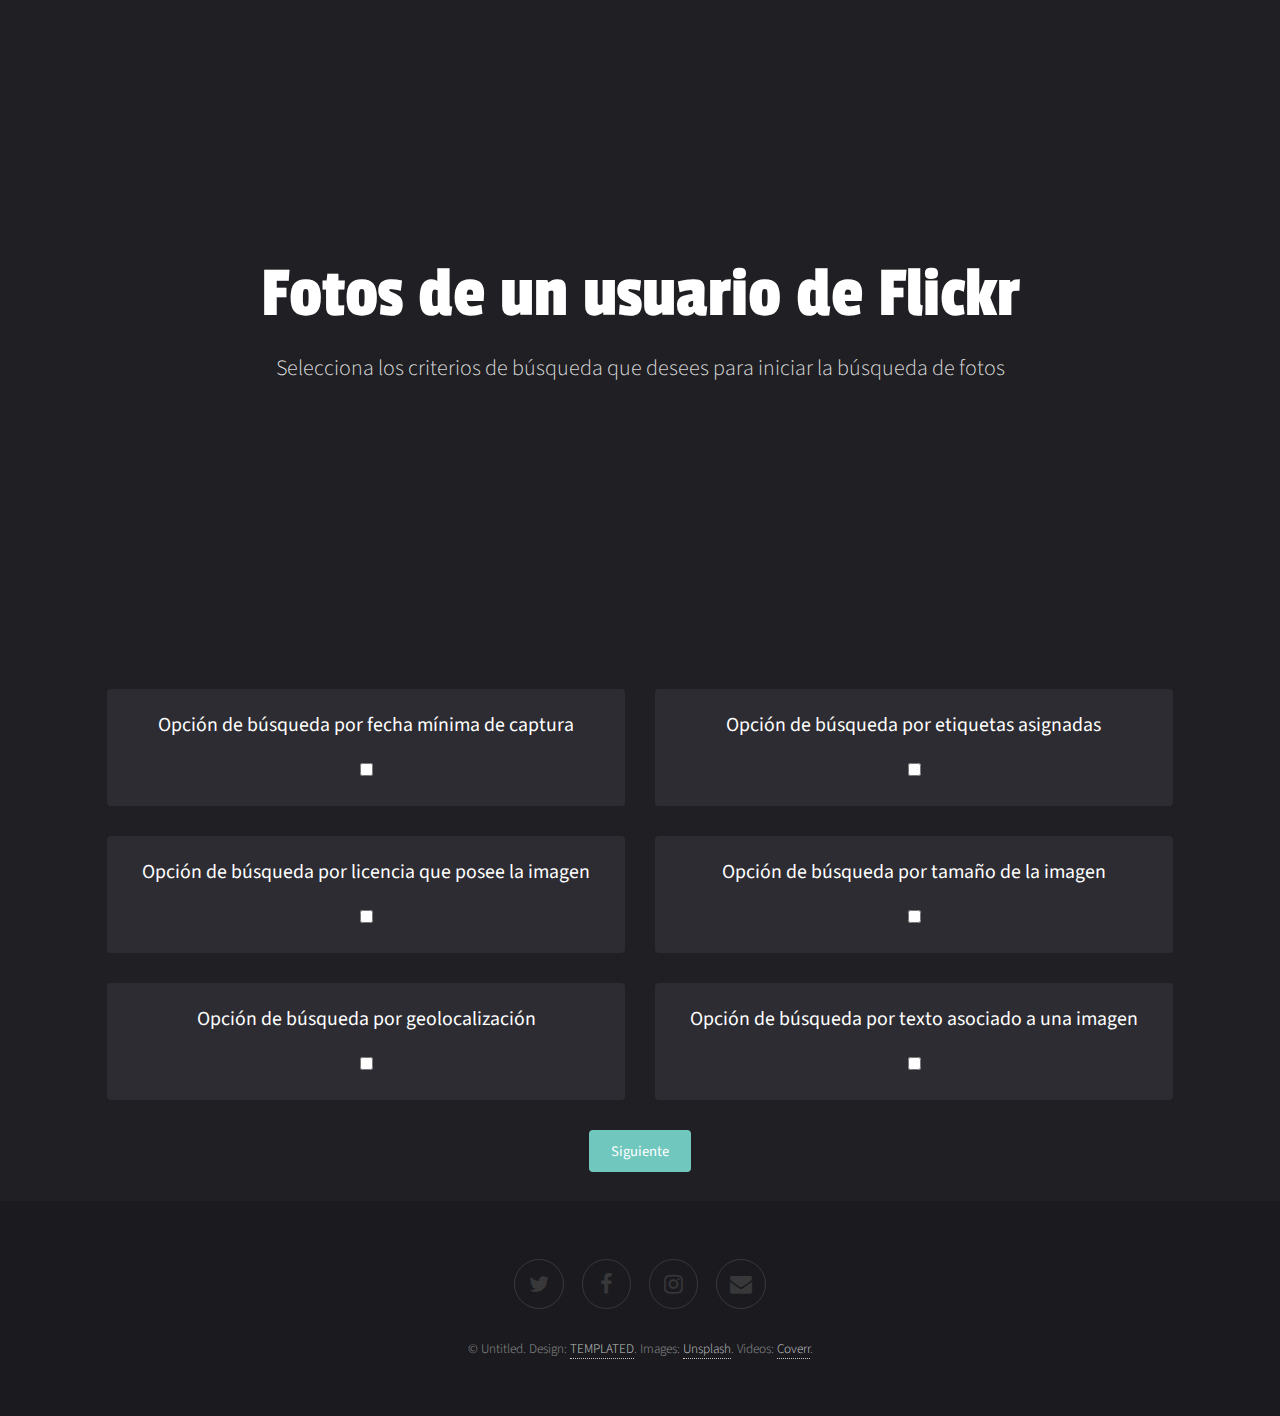
==== commit 27f48c79: "Arreglos varios para junio" ====
--- a/Practica2SD/public_html/index.html
+++ b/Practica2SD/public_html/index.html
@@ -13,14 +13,13 @@
     </head>
     <body id="top">
         <!-- Banner -->
-        <section id="banner" data-video="images/video">
+        <section id="banner">
             <div class="inner">
                     <header>
                             <h1>Fotos de un usuario de Flickr</h1>
-                            <p>Gracias a esta página web podrás visualizar fotos públicas<br />
-                            de un usuario registrado en Flickr, a partir de varios criterios de búsqueda.</p>
+                            <p>Selecciona los criterios de búsqueda que desees para iniciar la búsqueda de fotos</p>
                     </header>
-                    <a href="#main" class="more">Más</a>
+                    <!--<a href="#main" class="more">Más</a>-->
             </div>
         </section>
         
@@ -53,7 +52,7 @@
                 <script src="assets/js/skel.min.js"></script>
                 <script src="assets/js/util.js"></script>
                 <script src="assets/js/main.js"></script>
-                <script src="assets/js/credencialesFlickr.js"></script>
+                <script src="credencialesFlickr.js"></script>
                 <script src="assets/js/SPAContent.js"></script>
     </body>
 </html>--- a/Practica2SD/public_html/assets/css/main.css
+++ b/Practica2SD/public_html/assets/css/main.css
@@ -568,6 +568,7 @@
     padding: 0.75em 1em;
 }
 
+/*
 input[type="checkbox"],
 input[type="radio"] {
     -moz-appearance: none;
@@ -637,12 +638,12 @@
 
 input[type="checkbox"] + label:before {
     border-radius: 4px;
-}
+} 
 
 input[type="radio"] + label:before {
     border-radius: 100%;
 }
-
+*/
 ::-webkit-input-placeholder {
     color: rgba(255, 255, 255, 0.5) !important;
     opacity: 1.0;
@@ -1423,8 +1424,7 @@
     -webkit-transition-delay: 1s;
     -ms-transition-delay: 1s;
     transition-delay: 1s;
-    content: '';
-    background-color: #42424f;
+    content: '';                       
     display: block;
     height: 100%;
     left: 0;
@@ -1551,9 +1551,16 @@
 
 .link {
     cursor: pointer;
+    width: 240px;
+    height: 240px;
 }
 
 .tituloBusq{
     font-size: 40px;
     height:30px;
 }
+
+.fotosIndex{
+    width: 600px;
+    height: 260px;
+}
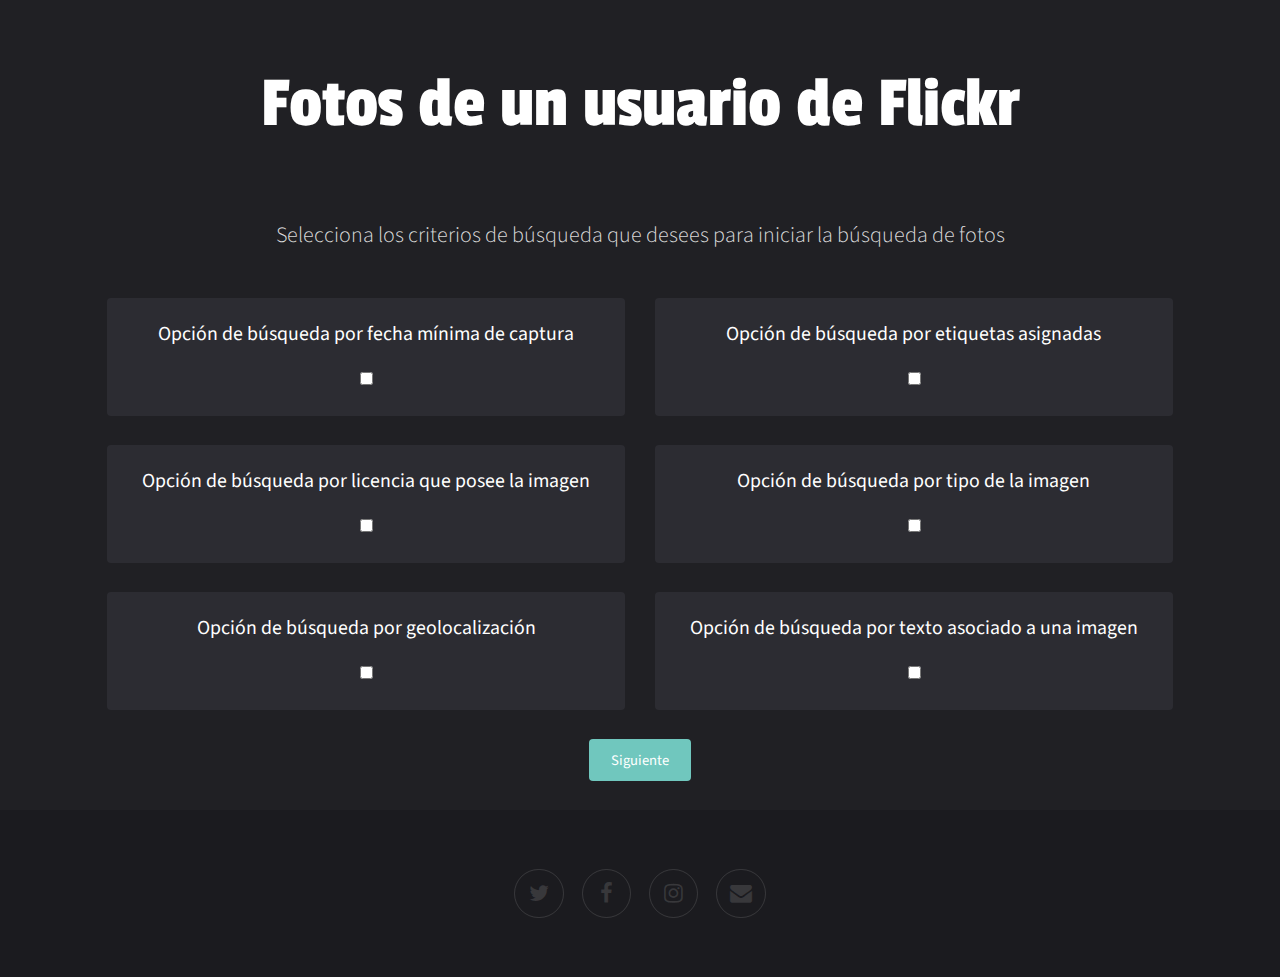
==== commit 437d7032: "Retoques estilo css" ====
--- a/Practica2SD/public_html/index.html
+++ b/Practica2SD/public_html/index.html
@@ -17,7 +17,6 @@
             <div class="inner">
                     <header>
                             <h1>Fotos de un usuario de Flickr</h1>
-                            <p>Selecciona los criterios de búsqueda que desees para iniciar la búsqueda de fotos</p>
                     </header>
                     <!--<a href="#main" class="more">Más</a>-->
             </div>
@@ -41,7 +40,6 @@
                             <li><a href="https://www.instagram.com/urjc_uni/" class="icon fa-instagram"><span class="label">Instagram</span></a></li>
                             <li><a href="https://www.urjc.es/intranet-urjc" class="icon fa-envelope"><span class="label">Email</span></a></li>
                     </ul>
-                    <p class="copyright">&copy; Untitled. Design: <a href="https://templated.co">TEMPLATED</a>. Images: <a href="https://unsplash.com/">Unsplash</a>. Videos: <a href="http://coverr.co/">Coverr</a>.</p>
                 </div>
             </footer>
 
--- a/Practica2SD/public_html/assets/css/main.css
+++ b/Practica2SD/public_html/assets/css/main.css
@@ -1301,9 +1301,6 @@
     -webkit-justify-content: center;
     -ms-justify-content: center;
     justify-content: center;
-    padding: 8em 4em 6em 4em;
-    min-height: 70vh;
-    background-image: url("../../images/banner.jpg");
     background-position: center;
     background-size: cover;
     background-repeat: no-repeat;
@@ -1311,6 +1308,7 @@
     position: relative;
     text-align: center;
     overflow: hidden;
+    margin-top: 50px;
 }
 
 #banner .inner {
@@ -1426,7 +1424,7 @@
     transition-delay: 1s;
     content: '';                       
     display: block;
-    height: 100%;
+    height: 50%;
     left: 0;
     opacity: 0.45;
     position: absolute;
@@ -1556,7 +1554,7 @@
 }
 
 .tituloBusq{
-    font-size: 40px;
+    font-size: 35px;
     height:30px;
 }
 
@@ -1564,3 +1562,11 @@
     width: 600px;
     height: 260px;
 }
+
+#center{
+    text-align:center;
+    color: rgba(255, 255, 255, 0.85);
+    font-size: 1.5em;
+    font-weight: 300;
+    
+}
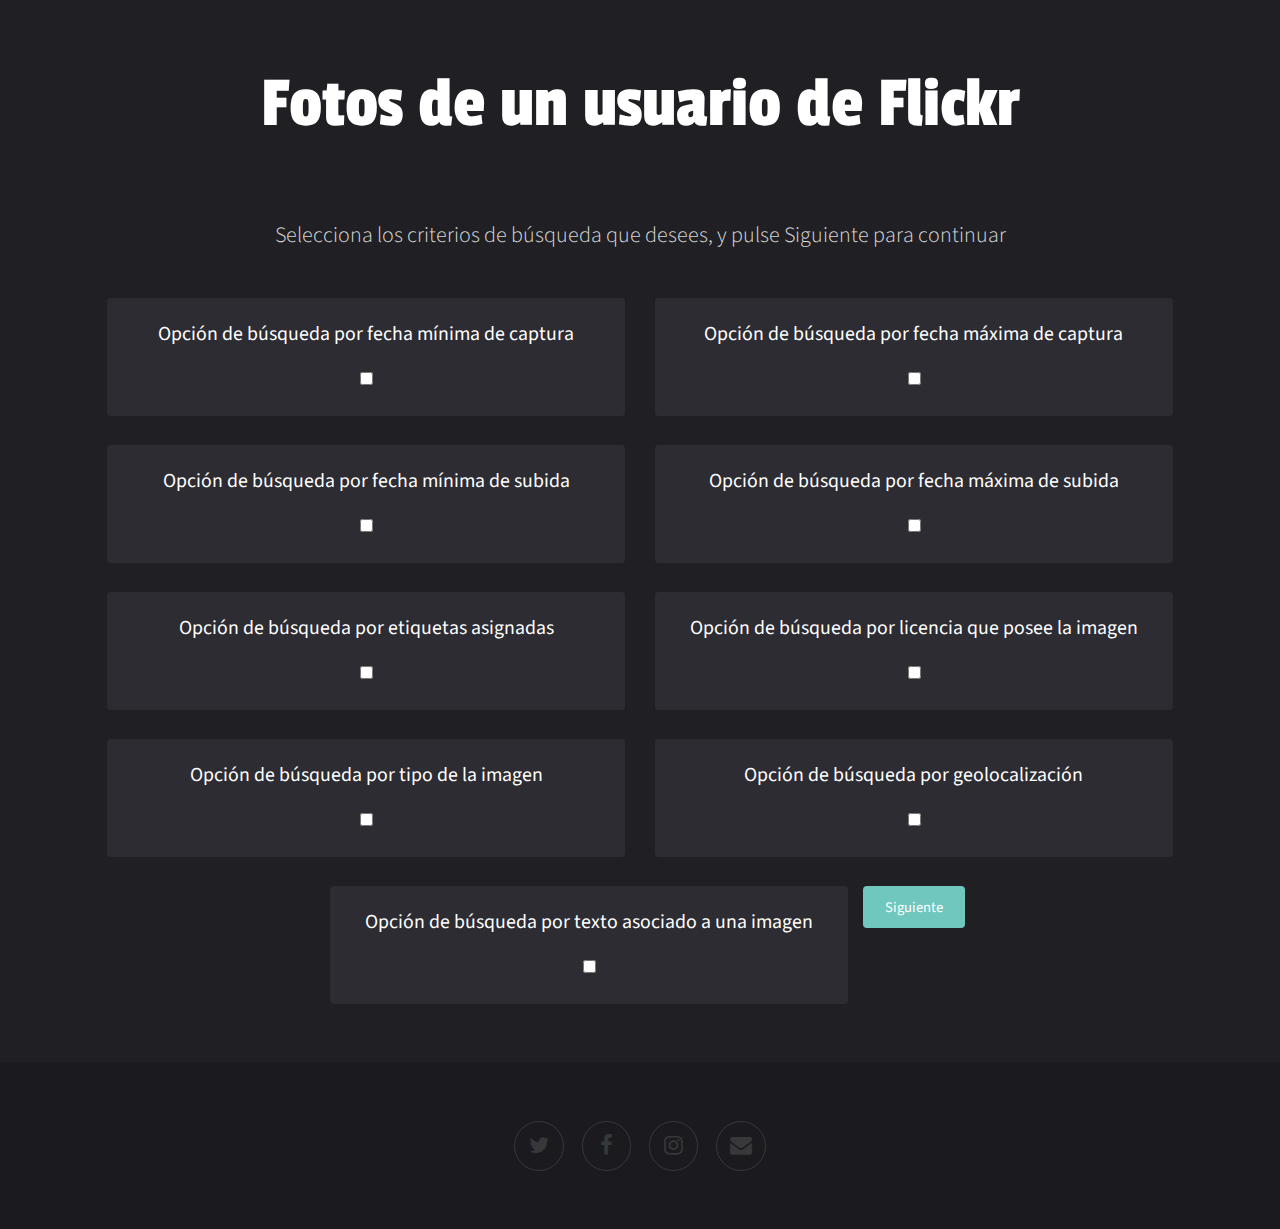
==== commit d0a3413b: "Formato fotos" ====
--- a/Practica2SD/public_html/index.html
+++ b/Practica2SD/public_html/index.html
@@ -18,7 +18,6 @@
                     <header>
                             <h1>Fotos de un usuario de Flickr</h1>
                     </header>
-                    <!--<a href="#main" class="more">Más</a>-->
             </div>
         </section>
         
@@ -31,9 +30,6 @@
         <!-- Footer -->
             <footer id="footer">
                 <div class="inner">
-                <!--<h2>Etiam veroeros lorem</h2>
-                    <p>Pellentesque eleifend malesuada efficitur. Curabitur volutpat dui mi, ac imperdiet dolor tincidunt nec. Ut erat lectus, dictum sit amet lectus a, aliquet rutrum mauris. Etiam nec lectus hendrerit, consectetur risus viverra, iaculis orci. Phasellus eu nibh ut mi luctus auctor. Donec sit amet dolor in diam feugiat venenatis. </p>
-                    -->
                     <ul class="icons">
                             <li><a href="https://twitter.com/urjc" class="icon fa-twitter"><span class="label">Twitter</span></a></li>
                             <li><a href="https://www.facebook.com/universidadreyjuancarlos" class="icon fa-facebook"><span class="label">Facebook</span></a></li>
--- a/Practica2SD/public_html/assets/css/main.css
+++ b/Practica2SD/public_html/assets/css/main.css
@@ -1563,10 +1563,23 @@
     height: 260px;
 }
 
-#center{
+#centerTitulo{
     text-align:center;
     color: rgba(255, 255, 255, 0.85);
     font-size: 1.5em;
     font-weight: 300;
     
 }
+
+.centerFotos{
+    margin-left: auto;
+    margin-right: auto;
+    display: block;
+    width: 450px;
+    height: 260px;
+}
+
+.centerBusqueda{
+    text-align: center;
+}
+
